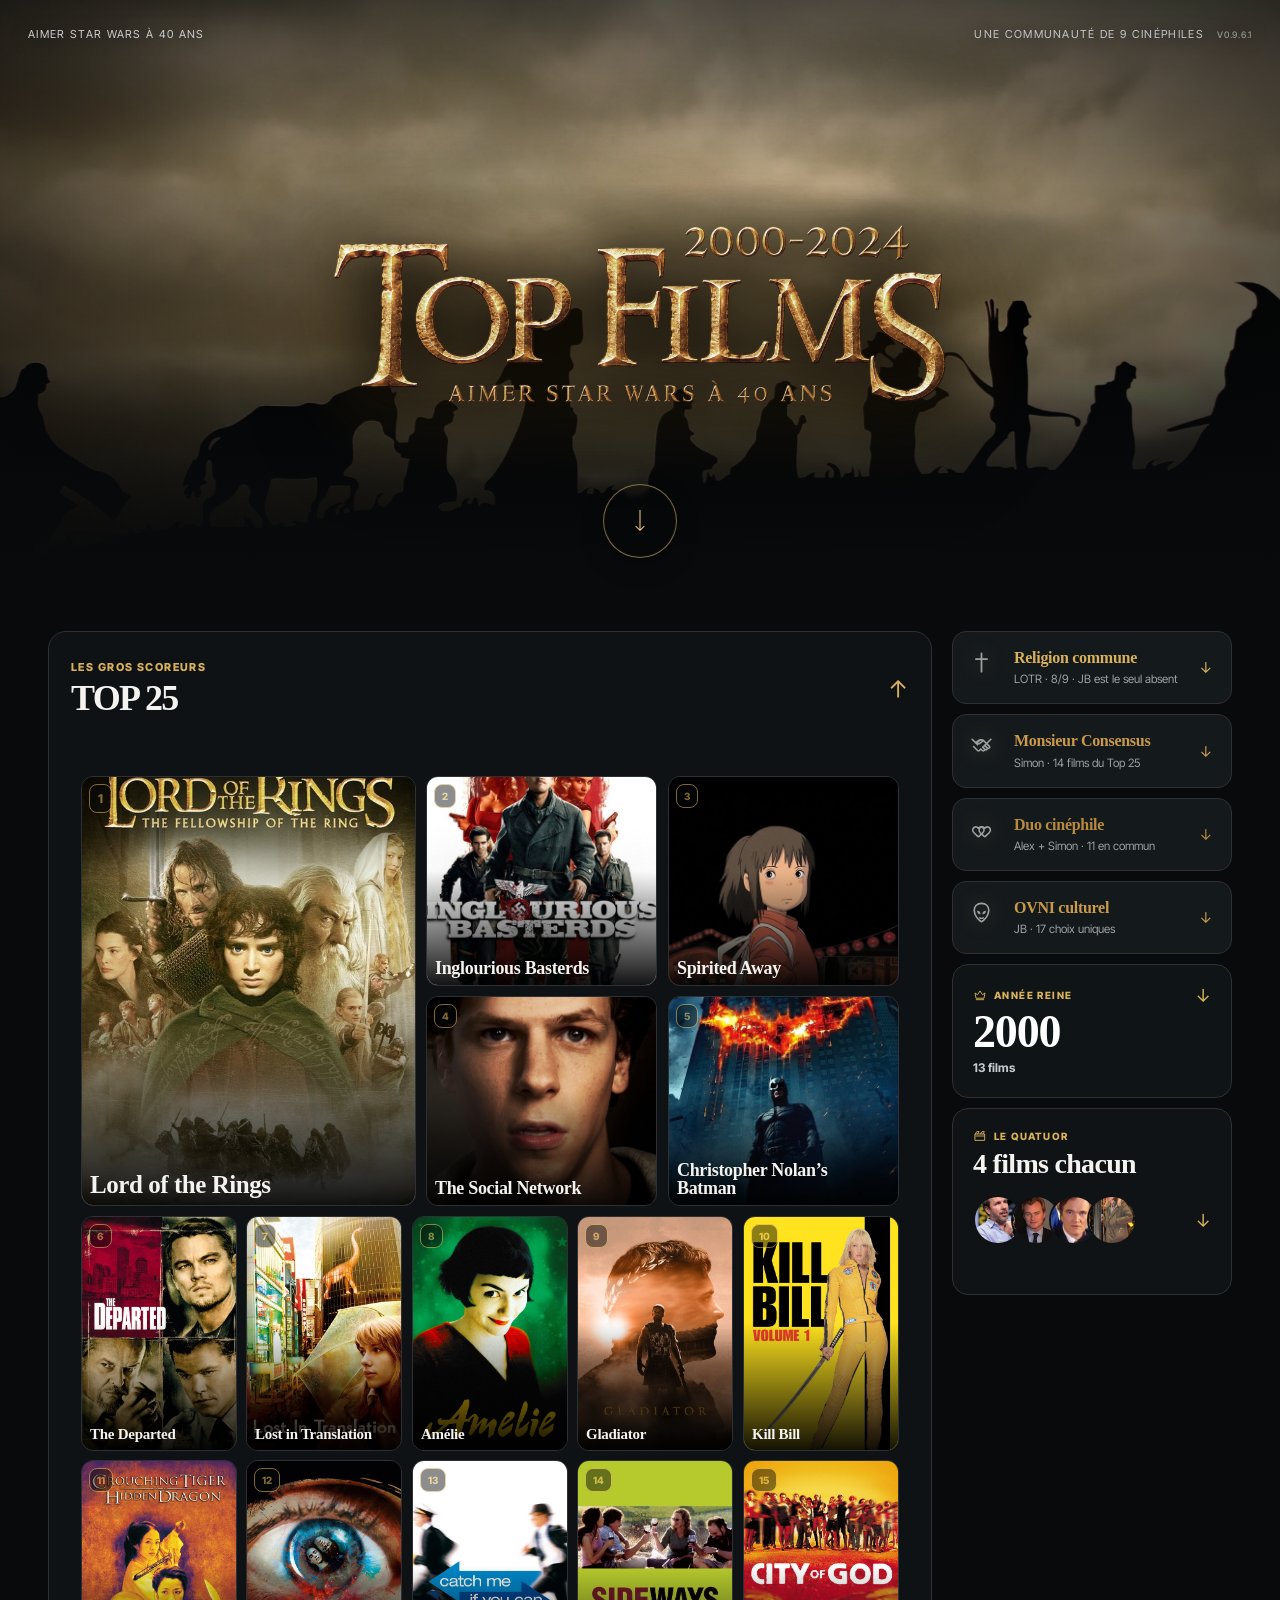
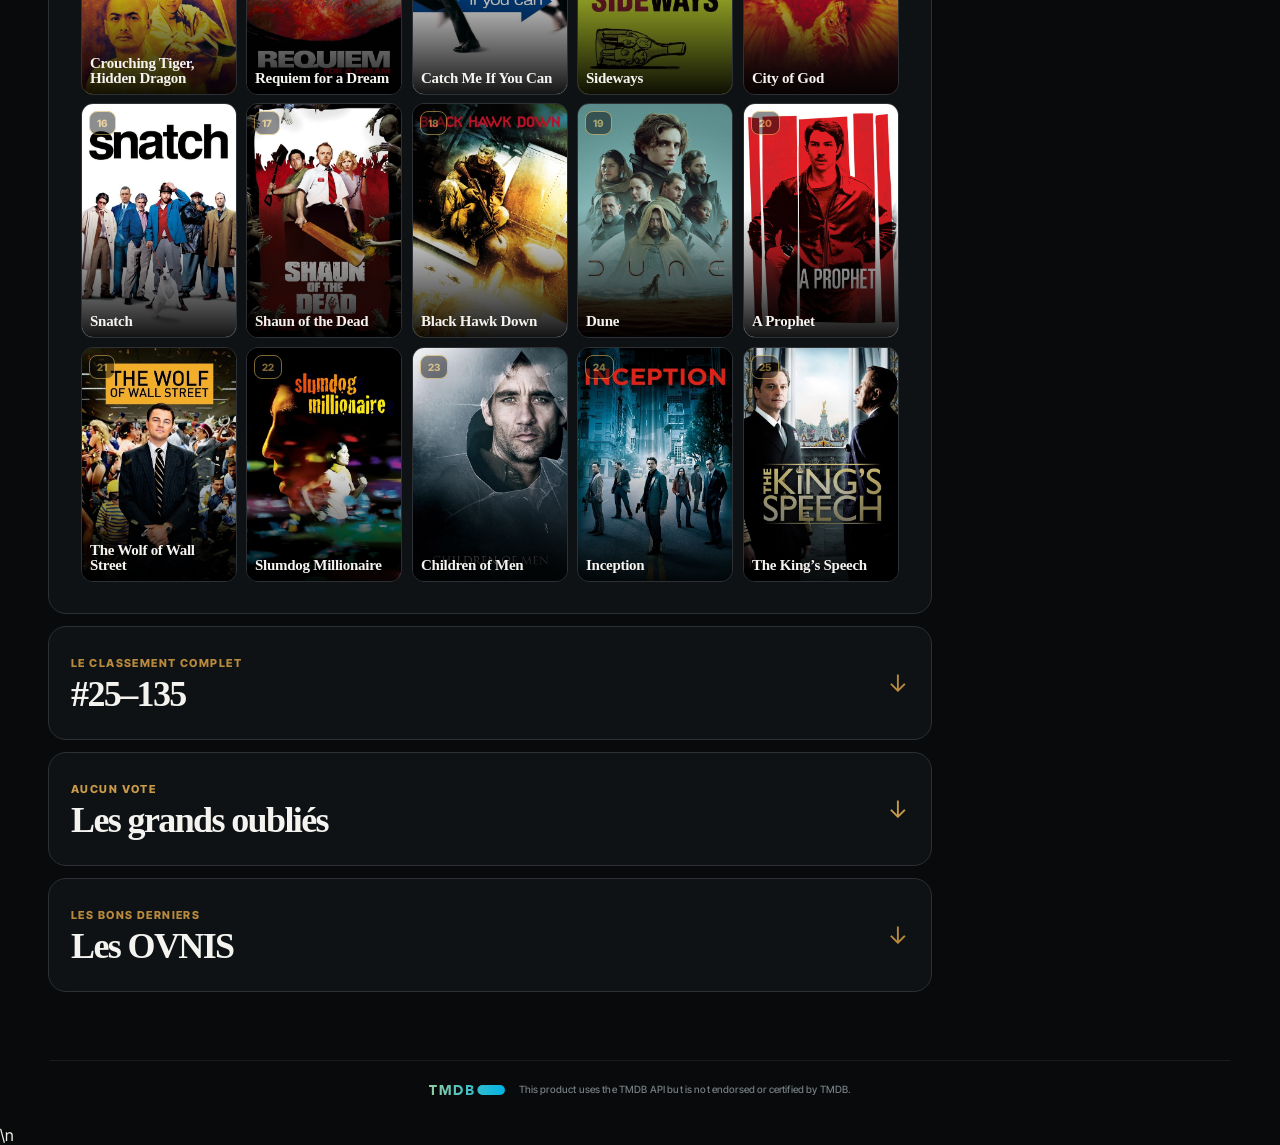
==== index.html @ 3e69e215 "Prepare ASWA40 v0.9.7" ====
<!doctype html>
<html lang="fr">
  <head>
    <meta charset="utf-8">
    <meta name="viewport" content="width=device-width,initial-scale=1">
    <title>Aimer Star Wars à 40 ans</title>
    <script>
      document.documentElement.classList.add('js-loading');
      window.setTimeout(() => document.documentElement.classList.remove('js-loading'), 1500);
    </script>
    <link rel="preload" href="assets/cinema-hero.jpg" as="image">
    <link rel="preload" href="assets/inter-tight-latin.woff2" as="font" type="font/woff2" crossorigin>
    <link rel="preload" href="assets/inter-tight-italic-latin.woff2" as="font" type="font/woff2" crossorigin>
    <link rel="icon" type="image/svg+xml" href="favicon.svg">
    <link rel="stylesheet" href="assets/styles.css">
    <link rel="stylesheet" href="assets/top5-hover-fix.css">
  </head>
  <body>
    <header class="hero-header">
      <img class="hero-media" src="assets/cinema-hero.jpg" alt="" aria-hidden="true">
      <nav class="hero-nav" aria-label="Présentation">
        <span>Aimer Star Wars à 40 ans</span>
        <span>Une communauté de 9 cinéphiles <small class="build-version" aria-label="Version prototype 0.9.6.1">v0.9.6.1</small></span>
      </nav>
      <div class="hero-title">
        <h1>
          <span class="hero-title-line">
            <span>Top films</span>
            <span class="hero-top-three" id="heroTopThree" aria-label="Les trois premiers films du classement">
            </span>
          </span>
          <em>2000–2024</em>
        </h1>
        <button class="hero-title-cue" type="button" aria-label="Aller au Top 25">
          <svg viewBox="0 0 24 36">
            <path d="M12 2v30m-6-6 6 6 6-6"/>
          </svg>
        </button>
      </div>
    </header>
    <div class="shell">
      <div class="site-layout">
        <main>
          <div class="stack">
            <section class="sec open">
              <button class="toggle">
                <div>
                  <div class="k">Les gros scoreurs</div>
                  <strong>TOP 25</strong>
                </div>
                <span class="arr">↓</span>
              </button>
              <div class="content">
                <div class="inner">
                  <div class="pad">
                    <div class="heroTop" id="topHero">
                    </div>
                    <div class="grid" id="topRest">
                    </div>
                  </div>
                </div>
              </div>
            </section>
            <section class="sec full-ranking-sec">
              <button class="toggle">
                <div>
                  <div class="k">Le classement complet</div>
                  <strong>#25–135</strong>
                </div>
                <span class="arr">↓</span>
              </button>
              <div class="content">
                <div class="inner">
                  <div class="pad">
                    <div class="full-scroll-shell" id="fullScrollShell">
                      <div class="full-scroll" id="fullScroll">
                        <div class="full-progress" id="fullProgress">Affichés <b id="fullRange">#26–50</b>
                        </div>
                        <div class="grid compact" id="full">
                        </div>
                        <div class="full-loader is-hidden" id="fullLoader" role="status" aria-live="polite">
                          <span class="full-loader-ring" aria-hidden="true">
                          </span>
                          <span>Suite du classement</span>
                        </div>
                        <div class="full-reveal-overlay is-hidden" id="fullRevealOverlay">
                          <button class="full-reveal-button" id="fullRevealButton" type="button">
                            <span class="full-reveal-plus" aria-hidden="true">+</span>
                            <span id="fullRevealLabel">Voir plus</span>
                          </button>
                        </div>
                      </div>
                    </div>
                  </div>
                </div>
              </div>
            </section>
            <section class="sec">
              <button class="toggle">
                <div>
                  <div class="k">Aucun vote</div>
                  <strong>Les grands oubliés</strong>
                </div>
                <span class="arr">↓</span>
              </button>
              <div class="content">
                <div class="inner">
                  <div class="pad">
                    <div class="ghosts" id="ghosts">
                    </div>
                  </div>
                </div>
              </div>
            </section>
            <section class="sec">
              <button class="toggle">
                <div>
                  <div class="k">Les bons derniers</div>
                  <strong>Les OVNIS</strong>
                </div>
                <span class="arr">↓</span>
              </button>
              <div class="content">
                <div class="inner">
                  <div class="pad">
                    <div class="grid" id="bottom">
                    </div>
                  </div>
                </div>
              </div>
            </section>
          </div>
        </main>
        <aside class="site-sidebar">
          <div class="insight-item" data-insight="religion">
            <button class="insight-card" data-i="religion" aria-expanded="false">
              <span class="insight-icon">
                <svg viewBox="0 0 24 24" aria-hidden="true">
                  <path d="M12 3.2v17.6M6.6 8.7h10.8" fill="none" stroke="currentColor" stroke-width="1.7" stroke-linecap="round"/>
                </svg>
              </span>
              <span>
                <b>Religion commune</b>
                <span>LOTR · 8/9 · JB est le seul absent</span>
              </span>
              <span class="insight-chevron">↓</span>
            </button>
            <div class="insight-detail">
              <div>
                <ul>
                </ul>
              </div>
            </div>
          </div>
          <div class="insight-item" data-insight="consensus">
            <button class="insight-card" data-i="consensus" aria-expanded="false">
              <span class="insight-icon">
                <svg viewBox="0 0 24 24" aria-hidden="true">
                  <path d="m3 6 5.2 5.2M21 6l-6.6 6.6M7.1 10.1l2.7-2.7a3.1 3.1 0 0 1 4.4 0l5.4 5.4a1.3 1.3 0 0 1-1.8 1.8l-2.7-2.7M15.1 11.9l2.2 2.2a1.3 1.3 0 0 1-1.8 1.8l-2.3-2.3M13.2 13.6l1.6 1.6A1.3 1.3 0 0 1 13 17l-1.7-1.7M6.2 9.4l3.1-2.3a3 3 0 0 1 3.7.1l.4.3-3.1 2.4a1.7 1.7 0 0 1-2.4-.3M4.4 13l3.8 3.8a1.3 1.3 0 0 0 1.8 0l1.3-1.3" fill="none" stroke="currentColor" stroke-width="1.5" stroke-linecap="round" stroke-linejoin="round"/>
                </svg>
              </span>
              <span>
                <b>Monsieur Consensus</b>
                <span>Simon · 14 films du Top 25</span>
              </span>
              <span class="insight-chevron">↓</span>
            </button>
            <div class="insight-detail">
              <div>
                <ul>
                </ul>
              </div>
            </div>
          </div>
          <div class="insight-item" data-insight="duo">
            <button class="insight-card" data-i="duo" aria-expanded="false">
              <span class="insight-icon">
                <svg viewBox="0 0 24 24" aria-hidden="true">
                  <path d="M8.2 18.4 4.7 15.1C2.5 13 3.6 9.5 6.4 9.5c1.1 0 2 .5 2.6 1.4.6-.9 1.5-1.4 2.6-1.4 2.8 0 3.9 3.5 1.7 5.6l-3.5 3.3c-.4.4-1.1.4-1.6 0Z" fill="none" stroke="currentColor" stroke-width="1.55" stroke-linejoin="round"/>
                  <path d="M14.3 18.4 10.8 15.1c-2.2-2.1-1.1-5.6 1.7-5.6 1.1 0 2 .5 2.6 1.4.6-.9 1.5-1.4 2.6-1.4 2.8 0 3.9 3.5 1.7 5.6l-3.5 3.3c-.4.4-1.1.4-1.6 0Z" fill="none" stroke="currentColor" stroke-width="1.55" stroke-linejoin="round"/>
                </svg>
              </span>
              <span>
                <b>Duo cinéphile</b>
                <span>Alex + Simon · 11 en commun</span>
              </span>
              <span class="insight-chevron">↓</span>
            </button>
            <div class="insight-detail">
              <div>
                <ul>
                </ul>
              </div>
            </div>
          </div>
          <div class="insight-item" data-insight="ovni">
            <button class="insight-card" data-i="ovni" aria-expanded="false">
              <span class="insight-icon">
                <svg viewBox="0 0 24 24" aria-hidden="true">
                  <path d="M12 3.2c4.2 0 7 2.7 7 6.6 0 5-4.2 9.7-7 11-2.8-1.3-7-6-7-11 0-3.9 2.8-6.6 7-6.6Z" fill="none" stroke="currentColor" stroke-width="1.6" stroke-linejoin="round"/>
                  <path d="M7.8 10.3c2 0 3.2 1.1 3.4 3.3-2.1.2-3.5-.9-3.4-3.3ZM16.2 10.3c-2 0-3.2 1.1-3.4 3.3 2.1.2 3.5-.9 3.4-3.3Z" fill="currentColor"/>
                  <path d="M10.2 17.2c1.2.6 2.4.6 3.6 0" fill="none" stroke="currentColor" stroke-width="1.4" stroke-linecap="round"/>
                </svg>
              </span>
              <span>
                <b>OVNI culturel</b>
                <span>JB · 17 choix uniques</span>
              </span>
              <span class="insight-chevron">↓</span>
            </button>
            <div class="insight-detail">
              <div>
                <ul>
                </ul>
              </div>
            </div>
          </div>
          <div class="year-insight-card" id="yearInsight">
            <button class="year-toggle" type="button" aria-expanded="false">
              <div class="year-insight-kicker special-card-label">
                <svg class="special-card-icon" viewBox="0 0 24 24" aria-hidden="true">
                  <path d="m3.5 8.5 4.2 3.2L12 5l4.3 6.7 4.2-3.2-1.6 9H5.1l-1.6-9Z" fill="none" stroke="currentColor" stroke-width="1.6" stroke-linejoin="round"/>
                  <path d="M5.6 20h12.8" fill="none" stroke="currentColor" stroke-width="1.6" stroke-linecap="round"/>
                </svg>
                <span>Année reine</span>
              </div>
              <div class="year-insight-year">2000</div>
              <div class="year-insight-maincount">13 films</div>
              <span class="year-arrow">↓</span>
            </button>
            <div class="year-insight-detail">
              <div class="year-insight-detail-inner">
                <button class="year-insight-decade" type="button" data-years="2000,2001,2002,2003,2004,2005,2006,2007,2008,2009">
                  <b>2000–2009</b>
                  <strong>55%</strong>
                </button>
                <div class="year-chart" aria-label="Nombre de films par année de 2000 à 2024">
                <span class="year-chart-bar hot" style="--v:13" data-y="2000">
                </span>
                <span class="year-chart-bar" style="--v:10" data-y="2001">
                </span>
                <span class="year-chart-bar" style="--v:10" data-y="2002">
                </span>
                <span class="year-chart-bar" style="--v:6" data-y="2003">
                </span>
                <span class="year-chart-bar" style="--v:6" data-y="2004">
                </span>
                <span class="year-chart-bar" style="--v:6" data-y="2005">
                </span>
                <span class="year-chart-bar" style="--v:6" data-y="2006">
                </span>
                <span class="year-chart-bar" style="--v:11" data-y="2007">
                </span>
                <span class="year-chart-bar" style="--v:2" data-y="2008">
                </span>
                <span class="year-chart-bar" style="--v:4" data-y="2009">
                </span>
                <span class="year-chart-bar" style="--v:5" data-y="2010">
                </span>
                <span class="year-chart-bar" style="--v:5" data-y="2011">
                </span>
                <span class="year-chart-bar" style="--v:4" data-y="2012">
                </span>
                <span class="year-chart-bar" style="--v:6" data-y="2013">
                </span>
                <span class="year-chart-bar" style="--v:8" data-y="2014">
                </span>
                <span class="year-chart-bar" style="--v:6" data-y="2015">
                </span>
                <span class="year-chart-bar" style="--v:4" data-y="2016">
                </span>
                <span class="year-chart-bar" style="--v:5" data-y="2017">
                </span>
                <span class="year-chart-bar" style="--v:2" data-y="2018">
                </span>
                <span class="year-chart-bar" style="--v:3" data-y="2019">
                </span>
                <span class="year-chart-bar" style="--v:2" data-y="2020">
                </span>
                <span class="year-chart-bar" style="--v:3" data-y="2021">
                </span>
                <span class="year-chart-bar" style="--v:4" data-y="2022">
                </span>
                <span class="year-chart-bar" style="--v:3" data-y="2023">
                </span>
                <span class="year-chart-bar" style="--v:1" data-y="2024">
                </span>
                </div>
                <div class="year-highlights" aria-label="Autres années marquantes">
                  <button class="year-highlight" type="button" data-years="2007"><b>2007</b><span>11 films</span></button>
                  <button class="year-highlight" type="button" data-years="2001,2002"><b>2001–02</b><span>10 films chacune</span></button>
                  <button class="year-highlight" type="button" data-years="2024"><b>2024</b><span>1 seul film</span></button>
                  <button class="year-highlight" type="button" data-years="2008,2018,2020"><b>Le creux</b><span>2008 · 2018 · 2020</span></button>
                </div>
              </div>
            </div>
          </div>
          <div class="director-card" id="directorQuartet">
            <div class="director-toggle">
              <button class="director-toggle-action" type="button" aria-expanded="false" aria-label="Afficher les films des réalisateurs"></button>
              <div class="director-copy">
                <div class="director-k special-card-label">
                  <svg class="special-card-icon" viewBox="0 0 24 24" aria-hidden="true">
                    <path d="M4 8.5h16v11H4zM4 8.5l2.4-4h4l-2.4 4m5 0 2.4-4h4l-2.4 4" fill="none" stroke="currentColor" stroke-width="1.55" stroke-linecap="round" stroke-linejoin="round"/>
                    <path d="M4 12h16" fill="none" stroke="currentColor" stroke-width="1.55"/>
                  </svg>
                  <span>Le quatuor</span>
                </div>
                <div class="director-title">4 films chacun</div>
              </div>
              <div class="director-heading">
                <div class="director-faces" aria-label="Réalisateurs sur IMDb">
                  <a class="director-face" data-name="Denis Villeneuve" href="https://www.imdb.com/name/nm0898288/" target="_blank" rel="noopener noreferrer" aria-label="Denis Villeneuve sur IMDb"><img src="assets/directors/denis-villeneuve.jpg" alt=""></a>
                  <a class="director-face" data-name="Christopher Nolan" href="https://www.imdb.com/name/nm0634240/" target="_blank" rel="noopener noreferrer" aria-label="Christopher Nolan sur IMDb"><img src="assets/directors/christopher-nolan.jpg" alt=""></a>
                  <a class="director-face" data-name="Quentin Tarantino" href="https://www.imdb.com/name/nm0000233/" target="_blank" rel="noopener noreferrer" aria-label="Quentin Tarantino sur IMDb"><img src="assets/directors/quentin-tarantino.jpg" alt=""></a>
                  <a class="director-face" data-name="Wes Anderson" href="https://www.imdb.com/name/nm0027572/" target="_blank" rel="noopener noreferrer" aria-label="Wes Anderson sur IMDb"><img src="assets/directors/wes-anderson.jpg" alt=""></a>
                </div>
                <span class="director-arrow">↓</span>
              </div>
            </div>
            <div class="director-detail">
              <div class="director-detail-inner">
                <div class="director-list">
                  <a class="director-row" href="https://www.imdb.com/name/nm0898288/" target="_blank" rel="noopener noreferrer">
                    <img src="assets/directors/denis-villeneuve.jpg" alt="Denis Villeneuve">
                    <div>
                      <b>Denis Villeneuve</b>
                      <div class="director-films">Dune (franchise) · Incendies · Arrival · Blade Runner 2049</div>
                    </div>
                  </a>
                  <a class="director-row" href="https://www.imdb.com/name/nm0634240/" target="_blank" rel="noopener noreferrer">
                    <img src="assets/directors/christopher-nolan.jpg" alt="Christopher Nolan">
                    <div>
                      <b>Christopher Nolan</b>
                      <div class="director-films">Christopher Nolan’s Batman (franchise) · Inception · Interstellar · Dunkirk</div>
                    </div>
                  </a>
                  <a class="director-row" href="https://www.imdb.com/name/nm0000233/" target="_blank" rel="noopener noreferrer">
                    <img src="assets/directors/quentin-tarantino.jpg" alt="Quentin Tarantino">
                    <div>
                      <b>Quentin Tarantino</b>
                      <div class="director-films">Inglourious Basterds · Kill Bill (franchise) · Django Unchained · Once Upon a Time… in Hollywood</div>
                    </div>
                  </a>
                  <a class="director-row" href="https://www.imdb.com/name/nm0027572/" target="_blank" rel="noopener noreferrer">
                    <img src="assets/directors/wes-anderson.jpg" alt="Wes Anderson">
                    <div>
                      <b>Wes Anderson</b>
                      <div class="director-films">The Royal Tenenbaums · The Darjeeling Limited · Fantastic Mr. Fox · The Grand Budapest Hotel</div>
                    </div>
                  </a>
                </div>
              </div>
            </div>
          </div>
        </aside>
      </div>
    </div>
    <footer class="site-credits">
      <img src="assets/tmdb-logo.svg" alt="The Movie Database (TMDB)">
      <p>This product uses the TMDB API but is not endorsed or certified by TMDB.</p>
    </footer>
    <div class="modalbg" id="mb">
      <div class="modal" id="modal">
        <img class="modal-backdrop" id="modalBackdrop" alt="" hidden>
        <button class="close">×</button>
        <div class="modal-layout">
          <div class="modal-thumb empty" id="modalThumb">
          </div>
          <div class="modal-copy">
            <div class="k" id="mr">
            </div>
            <h2 id="mt">
            </h2>
            <div class="stats" id="ms">
            </div>
            <div class="body" id="body">
            </div>
          </div>
        </div>
      </div>
    </div>
    <script src="scripts/data.js"></script>\n    <script src="scripts/backdrops.js"></script>
    <script src="scripts/app.js"></script>
  </body>
</html>
---- assets/styles.css ----
@font-face {
  font-family:'Inter Tight';
  font-style:normal;
  font-weight:100 900;
  font-display:block;
  src:url('inter-tight-latin.woff2') format('woff2')
}

@font-face {
  font-family:'Inter Tight';
  font-style:italic;
  font-weight:100 900;
  font-display:block;
  src:url('inter-tight-italic-latin.woff2') format('woff2')
}

button {
  font-family:'Inter Tight',Inter,system-ui,sans-serif
}

:root {
  --bg:#080a0b;
  --p:#111517;
  --line:#2d3135;
  --t:#f5f3ef;
  --m:#9da1a4;
  --a:#ff3131
}

* {
  box-sizing:border-box
}

html {
  background:var(--bg)
}

body {
  margin:0;
  background:var(--bg);
  color:var(--t);
  font-family:'Inter Tight',Inter,system-ui,sans-serif
}

/* Keep the section shells out of the first paint until their eager posters
   are decoded. Visibility preserves the document geometry and scroll restore. */
.js-loading .site-layout {
  visibility:hidden
}

.hero-header {
  position:relative;
  min-height:clamp(590px,78vh,840px);
  overflow:hidden;
  background:#090a0b;
  isolation:isolate
}

.hero-media {
  position:absolute;
  z-index:-3;
  inset:0;
  width:100%;
  height:100%;
  object-fit:cover;
  object-position:center 52%;
  filter:saturate(.78) contrast(1.1) brightness(.76);
  transform:scale(1.01)
}

.hero-header:before {
  content:"";
  position:absolute;
  z-index:-2;
  inset:0;
  background:linear-gradient(90deg,rgba(7,8,9,.54),transparent 34%,transparent 66%,rgba(7,8,9,.54)),linear-gradient(180deg,rgba(4,5,5,.62) 0,transparent 30%,rgba(8,10,11,.2) 54%,var(--bg) 100%)
}

.hero-header:after {
  content:"";
  position:absolute;
  z-index:-1;
  left:0;
  right:0;
  bottom:0;
  height:42%;
  background:linear-gradient(transparent,var(--bg))
}

.hero-nav {
  width:min(1450px,100%);
  margin:auto;
  padding:27px 28px;
  display:flex;
  align-items:center;
  justify-content:space-between;
  gap:30px;
  color:#fff;
  font-size:11px;
  font-weight:750;
  letter-spacing:.13em;
  text-transform:uppercase;
  text-shadow:0 1px 18px #000
}

.hero-nav span:last-child {
  color:#d5d3cf
}

.hero-title {
  position:absolute;
  inset:17% 28px 16%;
  display:grid;
  place-items:center;
  text-align:center
}

.hero-title h1 {
  max-width:1320px;
  margin:0;
  font-size:clamp(72px,10.7vw,166px);
  font-weight:900;
  line-height:.79;
  letter-spacing:-.075em;
  text-wrap:balance;
  text-shadow:0 3px 35px rgba(0,0,0,.52)
}

.hero-title em {
  display:block;
  color:var(--a);
  font-style:italic;
  font-weight:900
}

.shell {
  position:relative;
  z-index:3;
  max-width:1450px;
  margin:-70px auto 0;
  padding:28px
}

.sub,.k,.meta {
  color:var(--m)
}

.k {
  font-size:10px;
  letter-spacing:.11em;
  text-transform:uppercase
}

.site-layout {
  display:grid;
  grid-template-columns:minmax(0,1fr) 300px;
  gap:20px;
  align-items:start;
  margin-top:25px;
}

.site-sidebar {
  position:sticky;
  top:18px;
  display:flex;
  flex-direction:column;
  gap:10px;
}

.site-sidebar .sidebar-title {
  font-size:10px;
  letter-spacing:.11em;
  text-transform:uppercase;
  color:var(--m);
  margin:0 0 3px;
  padding:0 2px;
}

.site-sidebar .insight-card {
  width:100%;
}

.stack {
  display:grid;
  gap:12px;
  margin-top:0
}

.sec {
  position:relative;
  border:1px solid var(--line);
  border-radius:18px;
  background:#0e1214;
  overflow:hidden
}

.sec:has(.cf-active) {
  z-index:12
}

.toggle {
  width:100%;
  min-height:112px;
  border:0;
  background:transparent;
  color:inherit;
  text-align:left;
  padding:24px 22px;
  display:flex;
  justify-content:space-between;
  gap:18px;
  align-items:center;
  cursor:pointer
}

.toggle>div {
  display:grid;
  gap:8px
}

.toggle .k {
  font-size:11px;
  font-weight:800;
  letter-spacing:.13em;
  color:#aab4b8
}

.toggle strong {
  font:750 36px/.94 'Inter Tight',sans-serif;
  letter-spacing:-.035em
}

.arr {
  color:var(--a);
  font-size:24px;
  transition:transform .46s cubic-bezier(.16,1,.3,1)
}

.sec.open .arr {
  transform:rotate(180deg)
}

.content {
  height:0;
  overflow:hidden;
  opacity:.72;
  transition: height .52s cubic-bezier(.16,1,.3,1), opacity .32s ease;
  will-change:height;
}

.sec.open .content {
  opacity:1
}

.inner {
  overflow:hidden
}

.pad {
  padding:16px;
  border-top:1px solid var(--line);
  overflow:visible
}

.heroTop {
  display:grid;
  grid-template-columns:1.45fr 1fr 1fr;
  grid-auto-rows:210px;
  gap:10px;
  margin-bottom:10px;
}

.heroTop .tile {
  aspect-ratio:auto;
  min-height:0
}

.heroTop .tile:nth-child(1) {
  grid-row:span 2
}

.heroTop .tile:nth-child(2), .heroTop .tile:nth-child(3), .heroTop .tile:nth-child(4), .heroTop .tile:nth-child(5) {
  min-height:210px
}

.heroTop .name {
  font-size:18px
}

.heroTop .tile:nth-child(1) .name {
  font-size:25px
}

.heroTop .tile:nth-child(1) .rank {
  font-size:12px;
  padding:6px 8px
}

/* Cover-flow hover — Top 25 only */

#topHero .tile, #topRest .tile, #full .tile {
  transform-origin:center center;
  will-change:transform,filter,opacity;
  transform:translate3d(0,0,0) scale(1);
  transition: transform .46s cubic-bezier(.18,.89,.24,1.14), filter .34s cubic-bezier(.2,.7,.2,1), opacity .34s ease, border-color .3s ease, box-shadow .34s ease;
}

#topHero.coverflow-active .tile, #topRest.coverflow-active .tile {
  opacity:.78;
  filter:saturate(.88) brightness(.9);
}

/* Top 5: restrained cover-flow */

#topHero .tile.cf-active {
  transform:translate3d(0,-4px,0) scale(1.20);
  z-index:8;
  opacity:1;
  filter:saturate(1.08) brightness(1.04);
  border-color:#59666d;
  box-shadow:0 22px 45px rgba(0,0,0,.42);
}

#topHero .tile.cf-near1 {
  transform:translate3d(var(--cf-x,0),-1px,0) scale(1.075);
  z-index:6;
  opacity:.95;
  filter:saturate(.99) brightness(.99);
}

#topHero .tile.cf-near2 {
  transform:translate3d(var(--cf-x,0),0,0) scale(1.035);
  z-index:4;
  opacity:.88;
  filter:saturate(.95) brightness(.95);
}

/* #6–25: more pronounced, still fluid */

#topRest {
  perspective:1000px;
}

#topRest .tile.cf-active {
  transform:translate3d(0,-8px,62px) scale(1.34);
  z-index:16;
  opacity:1;
  filter:saturate(1.1) brightness(1.06);
  border-color:#607078;
  box-shadow:0 28px 54px rgba(0,0,0,.52);
}

#topRest .tile.cf-near1 {
  transform:translate3d(var(--cf-x,0),-3px,28px) scale(1.14);
  z-index:11;
  opacity:.95;
  filter:saturate(1) brightness(.99);
}

#topRest .tile.cf-near2 {
  transform:translate3d(var(--cf-x,0),-1px,12px) scale(1.065);
  z-index:7;
  opacity:.86;
  filter:saturate(.94) brightness(.93);
}

/* Stronger cover-flow for #26–135 */

#full {
  perspective:1100px;
}

#full.coverflow-active .tile {
  opacity:.58;
  filter:saturate(.72) brightness(.76);
}

#full .tile.cf-active {
  transform:translate3d(0,-9px,76px) scale(1.41);
  z-index:20;
  opacity:1;
  filter:saturate(1.12) brightness(1.08);
  border-color:#64737b;
  box-shadow:0 30px 58px rgba(0,0,0,.58);
}

#full .tile.cf-near1 {
  transform:translate3d(var(--cf-x,0),-4px,36px) scale(1.17);
  z-index:14;
  opacity:.93;
  filter:saturate(1) brightness(.98);
}

#full .tile.cf-near2 {
  transform:translate3d(var(--cf-x,0),-2px,18px) scale(1.08);
  z-index:10;
  opacity:.8;
  filter:saturate(.9) brightness(.9);
}

#full .tile.cf-near3 {
  transform:translate3d(var(--cf-x,0),0,8px) scale(1.035);
  z-index:6;
  opacity:.68;
  filter:saturate(.82) brightness(.84);
}

@media (hover:hover) and (pointer:fine) {
  #topHero .tile.cf-active .hover, #topRest .tile.cf-active .hover, #full .tile.cf-active .hover {
    opacity:1
  }
}

@media (prefers-reduced-motion:reduce) {
  #topHero .tile,#topRest .tile,#full .tile {
    transition:none!important
  }
}

/* Les 10 derniers: same fluid rollover language */

#bottom {
  perspective:1000px;
}

#bottom .tile {
  transform-origin:center center;
  will-change:transform,filter,opacity;
  transition: transform .46s cubic-bezier(.18,.89,.24,1.14), filter .34s cubic-bezier(.2,.7,.2,1), opacity .34s ease, border-color .3s ease, box-shadow .34s ease;
}

#bottom.coverflow-active .tile {
  opacity:.6;
  filter:saturate(.76) brightness(.8);
}

#bottom .tile.cf-active {
  transform:translate3d(0,-8px,62px) scale(1.33);
  z-index:16;
  opacity:1;
  filter:saturate(1.08) brightness(1.05);
  border-color:#607078;
  box-shadow:0 28px 54px rgba(0,0,0,.5);
}

#bottom .tile.cf-near1 {
  transform:translate3d(var(--cf-x,0),-3px,26px) scale(1.13);
  z-index:10;
  opacity:.94;
  filter:saturate(.98) brightness(.98);
}

#bottom .tile.cf-near2 {
  transform:translate3d(var(--cf-x,0),-1px,10px) scale(1.055);
  z-index:6;
  opacity:.83;
  filter:saturate(.9) brightness(.91);
}

.full-scroll-shell {
  position:relative;
  border-radius:12px;
  overflow:visible;
}

.full-scroll {
  position:relative;
  overflow:visible;
  padding:28px 24px 18px;
}

.full-scroll .grid.compact {
  grid-template-columns:repeat(9,minmax(0,1fr));
}

#full .name {
  display:none
}

#full .tile:after {
  display:none
}

#full .poster-deferred {
  opacity:0;
  transition:opacity .28s ease;
}

#full .poster-deferred.is-loaded {
  opacity:1
}

.full-loader {
  position:fixed;
  z-index:30;
  left:50%;
  bottom:18px;
  transform:translateX(-50%);
  width:max-content;
  margin:0;
  display:flex;
  align-items:center;
  gap:9px;
  padding:9px 12px;
  border:1px solid #344047;
  border-radius:999px;
  background:rgba(8,10,11,.88);
  color:#c7d0d4;
  font-size:10px;
  font-weight:800;
  letter-spacing:.07em;
  text-transform:uppercase;
  pointer-events:none;
  transition:opacity .22s ease,visibility .22s ease;
}

.full-loader.is-hidden {
  opacity:0;
  visibility:hidden
}

.full-loader-ring {
  width:14px;
  height:14px;
  border:2px solid #536067;
  border-top-color:var(--a);
  border-radius:50%;
  animation:fullLoaderSpin .72s linear infinite;
}

@keyframes fullLoaderSpin {
  to {
    transform:rotate(360deg)
  }
}

.full-progress {
  position:sticky;
  z-index:18;
  top:12px;
  width:max-content;
  margin:0 0 16px auto;
  padding:7px 10px;
  border:1px solid #39454b;
  border-radius:999px;
  background:rgba(10,13,14,.9);
  backdrop-filter:blur(10px);
  color:#9da5a9;
  font-size:10px;
  font-weight:700;
  letter-spacing:.04em;
  text-transform:uppercase;
  box-shadow:0 8px 22px rgba(0,0,0,.2)
}

.full-progress b {
  margin-left:5px;
  color:var(--a);
  font-weight:850
}

.full-reveal-overlay {
  position:absolute;
  z-index:17;
  left:0;
  right:0;
  bottom:0;
  height:clamp(135px,16vw,190px);
  display:flex;
  align-items:center;
  justify-content:center;
  padding-top:28px;
  background:linear-gradient(180deg,rgba(14,18,20,0),rgba(14,18,20,.84) 58%,#0e1214 100%);
  transition:opacity .2s ease,visibility .2s ease
}

.full-reveal-overlay.is-hidden {
  opacity:0;
  visibility:hidden;
  pointer-events:none
}

.full-reveal-button {
  display:flex;
  align-items:center;
  gap:10px;
  border:1px solid #47545a;
  border-radius:999px;
  background:rgba(10,13,14,.94);
  color:#f5f3ef;
  padding:8px 13px 8px 8px;
  cursor:pointer;
  font:750 10px/1 'Inter Tight',sans-serif;
  letter-spacing:.07em;
  text-transform:uppercase;
  box-shadow:0 10px 26px rgba(0,0,0,.38);
  transition:transform .22s cubic-bezier(.16,1,.3,1),border-color .2s ease,background .2s ease
}

.full-reveal-plus {
  display:grid;
  place-items:center;
  width:27px;
  height:27px;
  border-radius:50%;
  background:var(--a);
  color:white;
  font-size:20px;
  font-weight:500;
  line-height:1;
  transition:transform .24s cubic-bezier(.16,1,.3,1)
}

.full-reveal-button:hover {
  transform:translateY(-2px);
  border-color:#718087;
  background:#151a1d
}

.full-reveal-button:hover .full-reveal-plus {
  transform:rotate(90deg) scale(1.06)
}

.full-reveal-button:focus-visible {
  outline:2px solid var(--a);
  outline-offset:3px
}

.full-reveal-button:disabled {
  cursor:wait;
  opacity:.55
}

.full-scroll.is-complete {
  padding-bottom:18px
}

@media(prefers-reduced-motion:reduce) {
  .full-loader-ring {
    animation:none
  }
  #full .poster-deferred {
    transition:none
  }
}

@media(max-width:850px) {
  .full-scroll .grid.compact {
    grid-template-columns:repeat(5,minmax(0,1fr))
  }
}

@media(max-width:540px) {
  .full-scroll .grid.compact {
    grid-template-columns:repeat(3,minmax(0,1fr))
  }
  .full-progress {
    top:8px
  }
  .full-reveal-overlay {
    height:128px;
    padding-top:20px
  }
}

.grid {
  display:grid;
  grid-template-columns:repeat(5,minmax(0,1fr));
  gap:9px
}

.grid.compact {
  grid-template-columns:repeat(9,minmax(0,1fr))
}

.tile {
  position:relative;
  aspect-ratio:2/3;
  border:1px solid var(--line);
  border-radius:12px;
  overflow:hidden;
  background:#151a1d;
  cursor:pointer;
  color:inherit;
  padding:0;
  text-align:left
}

.compact .tile {
  aspect-ratio:2/3;
  content-visibility:auto;
  contain-intrinsic-size:120px 160px
}

.tile img {
  width:100%;
  height:100%;
  object-fit:cover
}

.tile:after {
  content:"";
  position:absolute;
  inset:45% 0 0;
  background:linear-gradient(transparent,rgba(0,0,0,.92))
}

.rank {
  position:absolute;
  z-index:2;
  top:7px;
  left:7px;
  border:1px solid var(--a);
  color:var(--a);
  background:#080a0bcc;
  border-radius:8px;
  padding:5px 7px;
  font-size:10px;
  font-weight:800
}

.name {
  position:absolute;
  z-index:2;
  left:8px;
  right:8px;
  bottom:8px;
  font:650 15px/1 'Inter Tight',sans-serif;
  letter-spacing:-.015em
}

.compact .name {
  font-size:11px
}

.hover {
  position:absolute;
  z-index:3;
  inset:0;
  padding:10px;
  display:flex;
  flex-direction:column;
  justify-content:flex-end;
  background:linear-gradient(transparent,rgba(0,0,0,.96));
  opacity:0;
  transition:.16s;
  font-size:10px
}

.tile:hover .hover {
  opacity:1
}

.hover b {
  color:var(--a)
}

.insight-card {
  --icon:var(--a);
  border:1px solid var(--line);
  border-radius:14px;
  background:#14191c;
  color:inherit;
  padding:16px;
  display:grid;
  grid-template-columns:32px minmax(0,1fr);
  gap:13px;
  align-items:start;
  text-align:left;
  cursor:pointer;
  transition:border-color .18s ease,background .18s ease,transform .18s ease, box-shadow .18s ease;
}

.insight-card:hover {
  border-color:#4d5a61;
  background:#171d20;
  transform:translateX(2px);
  box-shadow:0 0 0 1px #20282d inset;
}

.insight-card[data-i] {
  --icon:var(--a)
}

.insight-icon {
  width:32px;
  height:32px;
  display:grid;
  place-items:center;
  color:var(--icon);
  font-size:18px;
  border:none;
  border-radius:0;
  background:none;
  box-shadow:none;
  margin-top:2px;
}

.insight-icon svg {
  width:25px;
  height:25px;
  display:block;
  filter:drop-shadow(0 0 10px color-mix(in srgb, var(--icon) 35%, transparent));
}

.insight-card b {
  display:block;
  margin:1px 0 5px;
  color:var(--icon);
  font-size:16px;
  line-height:1.08;
  font-weight:800;
}

.insight-card span {
  display:block;
  font-size:11.5px;
  line-height:1.4;
  color:var(--m);
}

/* Grands oublis: fluid rollover */

#ghosts .card {
  transform:translate3d(0,0,0) scale(1);
  transform-origin:center;
  will-change:transform,opacity,filter;
  transition: transform .42s cubic-bezier(.18,.89,.24,1.14), opacity .3s ease, filter .3s ease, border-color .3s ease, box-shadow .32s ease;
}

#ghosts.ghost-active .card {
  opacity:.68;
  filter:brightness(.82);
}

#ghosts .card.ghost-focus {
  transform:translate3d(0,-5px,0) scale(1.105);
  opacity:1;
  filter:brightness(1.04);
  z-index:8;
  border-color:#58666d;
  box-shadow:0 22px 42px rgba(0,0,0,.4);
}

#ghosts .card.ghost-near {
  transform:translate3d(var(--ghost-x,0),-1px,0) scale(1.045);
  opacity:.9;
  filter:brightness(.96);
  z-index:4;
}

.ghosts {
  display:grid;
  grid-template-columns:repeat(5,1fr);
  gap:9px
}

.card {
  border:1px solid var(--line);
  border-radius:14px;
  background:#14191c;
  color:inherit;
  padding:14px;
  text-align:left;
  cursor:pointer
}

#ghosts .card {
  position:relative;
  aspect-ratio:2/3;
  padding:0;
  overflow:hidden;
  background:#090c0e
}

#ghosts .card img {
  position:absolute;
  inset:0;
  width:100%;
  height:100%;
  object-fit:cover;
  transition:transform .42s cubic-bezier(.16,1,.3,1),filter .3s ease
}

#ghosts .ghost-copy {
  position:absolute;
  z-index:1;
  inset:auto 0 0;
  display:block;
  padding:52px 14px 14px;
  background:linear-gradient(180deg,transparent,rgba(5,7,8,.92) 62%);
  color:#fff
}

#ghosts .ghost-copy b {
  color:#fff;
  font-size:15px;
  line-height:1.05
}

#ghosts .ghost-copy span {
  display:block;
  color:#bdc4c7;
  line-height:1.3;
  max-height:0;
  opacity:0;
  overflow:hidden;
  transform:translateY(7px);
  transition:max-height .34s cubic-bezier(.16,1,.3,1),opacity .22s ease,transform .34s cubic-bezier(.16,1,.3,1),margin .34s ease
}

#ghosts .card.ghost-focus .ghost-copy span,#ghosts .card:focus-visible .ghost-copy span {
  max-height:72px;
  margin-top:7px;
  opacity:1;
  transform:none
}

#ghosts .card.ghost-focus img {
  transform:scale(1.045)
}

.card b {
  display:block;
  margin-bottom:5px
}

.card span,.card p {
  font-size:11px;
  color:var(--m)
}

.modalbg {
  position:fixed;
  inset:0;
  background:#000b;
  display:none;
  z-index:40;
  padding:20px;
  align-items:center;
  justify-content:center
}

.modalbg.open {
  display:flex
}

.modal {
  width:min(760px,100%);
  max-height:85vh;
  overflow:auto;
  background:#111517;
  border:1px solid #3a454b;
  border-radius:20px;
  padding:20px;
  position:relative
}

.modal-layout {
  display:grid;
  grid-template-columns:118px minmax(0,1fr);
  gap:18px;
  align-items:start
}

.modal-layout.no-thumb {
  grid-template-columns:minmax(0,1fr)
}

.modal-layout.no-thumb .modal-copy {
  grid-column:1
}

.modal-thumb {
  width:118px;
  aspect-ratio:2/3;
  border-radius:12px;
  overflow:hidden;
  background:#0d1113;
  border:1px solid var(--line)
}

.modal-thumb img {
  width:100%;
  height:100%;
  object-fit:cover;
  display:block
}

.modal-thumb.empty {
  display:none
}

.modal-copy {
  min-width:0
}

.modal .body:empty {
  display:none
}

.modal .body p:first-child {
  margin-top:14px
}

.close {
  position:absolute;
  right:12px;
  top:12px;
  border:1px solid var(--line);
  background:#171d20;
  color:white;
  border-radius:50%;
  width:36px;
  height:36px;
  cursor:pointer
}

.modal h2 {
  font:750 38px/.95 'Inter Tight',sans-serif;
  letter-spacing:-.035em;
  margin:8px 50px 12px 0
}

.stats {
  display:flex;
  gap:7px;
  flex-wrap:wrap
}

.stats span {
  border:1px solid var(--line);
  border-radius:999px;
  padding:6px 9px;
  font-size:11px
}

.detail-link {
  display:inline-flex;
  margin-top:16px;
  padding:10px 13px;
  border:1px solid #435057;
  border-radius:999px;
  color:white;
  text-decoration:none;
  font-weight:800;
  font-size:12px;
  position:relative;
  z-index:10;
  pointer-events:auto
}

.detail-link:hover {
  border-color:var(--a)
}

.body {
  color:#b7c0c4;
  line-height:1.5;
  font-size:14px
}

@media(max-width:1000px) {
  .site-layout {
    grid-template-columns:minmax(0,1fr) 240px
  }
}

@media(max-width:850px) {
  .hero-header {
    min-height:650px
  }
  .hero-title h1 {
    font-size:clamp(68px,15vw,118px)
  }
  .shell {
    margin-top:-44px
  }
  .site-layout {
    grid-template-columns:1fr
  }
  .site-sidebar {
    position:static;
    display:grid;
    grid-template-columns:repeat(2,minmax(0,1fr));
  }
  .site-sidebar .sidebar-title {
    grid-column:1/-1
  }
  .grid {
    grid-template-columns:repeat(3,1fr)
  }
  .grid.compact {
    grid-template-columns:repeat(5,1fr)
  }
  .insights,.ghosts {
    grid-template-columns:1fr 1fr
  }
}

@media(max-width:540px) {
  .hero-header {
    min-height:570px
  }
  .hero-media {
    object-position:center 50%
  }
  .hero-nav {
    padding:20px 16px;
    align-items:flex-start;
    font-size:9px;
    line-height:1.25
  }
  .hero-nav span {
    max-width:48%
  }
  .hero-nav span:last-child {
    text-align:right
  }
  .hero-title {
    inset:17% 16px 15%
  }
  .hero-title h1 {
    font-size:clamp(62px,20vw,92px);
    line-height:.82
  }
  .shell {
    margin-top:-32px
  }
  .site-sidebar {
    grid-template-columns:1fr
  }
  .toggle {
    min-height:98px;
    padding:20px 18px
  }
  .toggle strong {
    font-size:32px
  }
  .modal-layout {
    grid-template-columns:82px minmax(0,1fr);
    gap:12px
  }
  .modal-thumb {
    width:82px
  }
  .shell {
    padding:16px
  }
  .grid {
    grid-template-columns:repeat(2,1fr)
  }
  .grid.compact {
    grid-template-columns:repeat(3,1fr)
  }
  .insights,.ghosts {
    grid-template-columns:1fr
  }
}

/* 2026 visual system: cinematic header, restrained palette and inline insights */

:root {
  --a:#e60d45;
  --wine:#7d1638;
  --wine-bright:#b72b59;
  --orange:#f26a2e
}

.hero-header {
  min-height:clamp(540px,68vh,720px)
}

.hero-media {
  top:-9%;
  bottom:auto;
  height:118%;
  object-position:center 76%;
  filter:saturate(.72) contrast(1.08) brightness(.81);
  transform:translate3d(0,var(--parallax-bg-y,0px),0) scale(1.02);
  will-change:transform
}

.hero-nav {
  color:#c7c8ca;
  font-weight:420;
  letter-spacing:.12em;
  transform:translate3d(0,var(--parallax-nav-y,0px),0);
  will-change:transform
}

.hero-nav span:last-child {
  color:#bfc1c4
}

.hero-title {
  inset:29% 28px 10%;
  transform:translate3d(0,var(--parallax-title-y,0px),0);
  will-change:transform
}

.hero-title h1 {
  font-size:clamp(54px,7.3vw,108px);
  font-weight:700;
  line-height:.84;
  letter-spacing:-.07em;
  animation:hero-title-in .82s cubic-bezier(.16,1,.3,1) .1s both
}

.hero-title em {
  font-style:normal;
  font-weight:700
}

.hero-title-line {
  display:flex;
  align-items:center;
  justify-content:center;
  gap:12px;
  white-space:nowrap
}

.hero-top-three {
  display:flex;
  align-items:center;
  margin-left:2px;
  animation:hero-badges-in .72s cubic-bezier(.16,1,.3,1) .54s both
}

.hero-medallion {
  display:block;
  position:relative;
  animation:hero-badge-float 4.6s ease-in-out calc(.18s * var(--i)) infinite
}

.hero-medallion+.hero-medallion {
  margin-left:-12px
}

.hero-medallion img {
  display:block;
  width:clamp(44px,5.8vw,82px);
  aspect-ratio:1;
  border-radius:50%;
  object-fit:cover;
  border:2px solid rgba(245,243,239,.72);
  box-shadow:0 8px 22px rgba(0,0,0,.42);
  transition:transform .28s cubic-bezier(.16,1,.3,1),border-color .2s ease,box-shadow .28s ease;
  transform:scale(1)
}

.hero-medallion:hover {
  z-index:4
}

.hero-medallion:hover img {
  transform:scale(1.09);
  border-color:#fff;
  box-shadow:0 13px 32px rgba(0,0,0,.56)
}

.hero-title-cue {
  position:absolute;
  left:50%;
  bottom:0;
  color:rgba(245,243,239,.76);
  line-height:0;
  transform:translateX(-50%);
  animation:hero-cue-in .55s cubic-bezier(.16,1,.3,1) .88s both
}

.hero-title-cue svg {
  display:block;
  width:18px;
  height:34px;
  overflow:visible;
  fill:none;
  stroke:currentColor;
  stroke-width:1.7;
  stroke-linecap:round;
  stroke-linejoin:round
}

@keyframes hero-title-in {
  from {
    opacity:0;
    transform:translateY(24px);
    filter:blur(5px)
  }
  to {
    opacity:1;
    transform:translateY(0);
    filter:blur(0)
  }
}

@keyframes hero-badges-in {
  from {
    opacity:0;
    transform:translate3d(18px,8px,0) scale(.88)
  }
  to {
    opacity:1;
    transform:translate3d(0,0,0) scale(1)
  }
}

@keyframes hero-badge-float {
  0%,100% {
    transform:translate3d(0,0,0) rotate(-.6deg)
  }
  50% {
    transform:translate3d(0,-6px,0) rotate(.6deg)
  }
}

@keyframes hero-cue-in {
  from {
    opacity:0;
    transform:translate(-50%,-8px)
  }
  to {
    opacity:1;
    transform:translate(-50%,0)
  }
}

.shell {
  max-width:1240px;
  margin-top:-34px
}

.site-layout {
  grid-template-columns:minmax(0,1fr) 280px
}

.pad {
  padding:32px;
  border-top:0
}

.sec.open:not(.full-ranking-sec),.sec.open:not(.full-ranking-sec)>.content,.sec.open:not(.full-ranking-sec) .inner {
  overflow:visible
}

.full-scroll {
  padding:18px
}

.full-ranking-sec .pad {
  padding-top:0
}

.full-ranking-sec .full-scroll {
  padding-top:32px
}

.full-ranking-sec .full-progress {
  position:absolute;
  top:4px;
  right:18px;
  margin:0
}

.stack .sec {
  --section-accent:var(--a)
}

.stack .sec:nth-child(2) {
  --section-accent:var(--wine-bright)
}

.stack .sec:nth-child(3) {
  --section-accent:var(--orange)
}

.stack .sec:nth-child(4) {
  --section-accent:var(--wine-bright)
}

.toggle .k,.arr {
  color:var(--section-accent)
}

.rank {
  opacity:.58;
  transition:opacity .18s ease,border-color .18s ease,color .18s ease
}

.tile:hover .rank,.tile:focus-visible .rank {
  opacity:1
}

.insight-item {
  --insight:var(--a);
  width:100%
}

.insight-item[data-insight="consensus"] {
  --insight:var(--orange)
}

.insight-item[data-insight="duo"] {
  --insight:var(--wine-bright)
}

.insight-item[data-insight="ovni"] {
  --insight:var(--orange)
}

.insight-item .insight-card {
  --icon:var(--insight);
  width:100%;
  grid-template-columns:32px minmax(0,1fr) 16px;
  font-family:'Inter Tight',Inter,system-ui,sans-serif
}

.insight-item.is-open .insight-card {
  border-color:color-mix(in srgb,var(--insight) 58%,var(--line));
  border-radius:14px 14px 0 0;
  background:#171b1e;
  transform:none
}

.insight-chevron {
  align-self:center;
  color:var(--insight)!important;
  font-size:15px!important;
  line-height:1!important;
  transition:transform .28s cubic-bezier(.16,1,.3,1)
}

.insight-item.is-open .insight-chevron {
  transform:rotate(180deg)
}

.insight-detail {
  display:grid;
  grid-template-rows:0fr;
  overflow:hidden;
  background:#111517;
  border:0 solid color-mix(in srgb,var(--insight) 58%,var(--line));
  border-radius:0 0 14px 14px;
  transition:grid-template-rows .32s cubic-bezier(.16,1,.3,1),border-width .05s linear
}

.insight-detail>div {
  min-height:0;
  overflow:hidden
}

.insight-detail p,.insight-detail ul {
  margin:0;
  color:#c4c8ca;
  font:500 12.5px/1.48 'Inter Tight',Inter,system-ui,sans-serif;
  opacity:0;
  transition:padding .32s cubic-bezier(.16,1,.3,1),opacity .2s ease
}

.insight-detail ul {
  padding:0 16px 0 78px
}

.insight-detail li+li {
  margin-top:7px
}

.insight-detail li::marker {
  color:var(--insight)
}

.insight-item.is-open .insight-detail {
  grid-template-rows:1fr;
  border-width:0 1px 1px
}

.insight-item.is-open .insight-detail p {
  padding:15px 16px 18px 61px;
  opacity:1
}

.insight-item.is-open .insight-detail ul {
  padding-top:15px;
  padding-bottom:18px;
  opacity:1
}

@media(prefers-reduced-motion:reduce) {
  .hero-media {
    transform:scale(1.02)
  }
  .hero-title,.hero-nav {
    transform:none
  }
  .hero-title h1,.hero-top-three,.hero-medallion,.hero-title-cue {
    animation:none
  }
  .insight-detail,.insight-detail p,.insight-detail ul,.insight-chevron,.year-insight-detail,.year-insight-detail-inner,.year-arrow,.director-detail,.director-detail-inner,.director-list,.director-arrow {
    transition:none
  }
}

@media(max-width:1000px) {
  .site-layout {
    grid-template-columns:minmax(0,1fr) 250px
  }
}

@media(max-width:850px) {
  .hero-header {
    min-height:580px
  }
  .hero-title h1 {
    font-size:clamp(56px,12vw,88px);
    line-height:.92
  }
  .shell {
    margin-top:-28px
  }
  .site-layout {
    grid-template-columns:1fr
  }
  .pad {
    padding:26px
  }
}

@media(max-width:540px) {
  .hero-header {
    min-height:520px
  }
  .hero-media {
    top:-6%;
    height:112%
  }
  .hero-title {
    inset:29% 14px 12%
  }
  .hero-title h1 {
    font-size:clamp(45px,13.8vw,62px);
    line-height:.93;
    letter-spacing:-.045em
  }
  .hero-title-line {
    gap:7px
  }
  .hero-medallion img {
    width:42px;
    border-width:1.5px
  }
  .hero-medallion+.hero-medallion {
    margin-left:-10px
  }
  .hero-title-cue {
    bottom:-2px
  }
  .hero-title-cue svg {
    width:16px;
    height:28px
  }
  .shell {
    margin-top:-22px
  }
  .pad {
    padding:22px
  }
  .heroTop {
    grid-template-columns:repeat(2,minmax(0,1fr));
    grid-auto-rows:176px
  }
  .heroTop .tile:nth-child(1) {
    grid-row:span 2
  }
  .heroTop .tile:nth-child(2),.heroTop .tile:nth-child(3),.heroTop .tile:nth-child(4),.heroTop .tile:nth-child(5) {
    min-height:176px
  }
  .heroTop .name {
    font-size:14px
  }
  .heroTop .tile:nth-child(1) .name {
    font-size:19px
  }
  #topRest {
    grid-template-columns:repeat(3,minmax(0,1fr));
    gap:7px
  }
  #topRest .name {
    font-size:10px;
    line-height:1.05
  }
  .full-scroll {
    padding-inline:18px
  }
}

/* #26–135: progressive batches in the document's normal scroll flow. */

.full-ranking-sec {
  overflow-anchor:none
}

.full-ranking-sec .content {
  height:0 !important;
  opacity:0;
  overflow:hidden;
  transition:none !important;
  will-change:auto;
  overflow-anchor:none;
}

.full-ranking-sec .full-scroll-shell,.full-ranking-sec .full-scroll,.full-ranking-sec #full {
  overflow-anchor:none
}

.stack,.sec,.content {
  overflow-anchor:none
}

.full-ranking-sec.open .content {
  height:auto !important;
  opacity:1;
  overflow:visible;
}

.full-ranking-sec.open,.full-ranking-sec.open .inner {
  overflow:visible
}

/* Interaction polish */

.sec:not(.open) {
  transition:border-color .22s ease,background-color .22s ease,box-shadow .22s ease,transform .22s ease
}

.sec:not(.open)>.toggle {
  transition:background-color .22s ease
}

.sec:not(.open)>.toggle strong {
  transition:color .22s ease
}

@media (hover:hover) and (pointer:fine) {
  .stack>.sec:not(.open):hover {
    border-color:#4b5960;
    background:#11171a;
    box-shadow:0 12px 34px rgba(0,0,0,.22);
    transform:translateY(-1px)
  }
  .stack>.sec:not(.open):hover>.toggle {
    background:linear-gradient(90deg,rgba(255,49,49,.07),transparent 52%)
  }
  .stack>.sec:not(.open):hover>.toggle strong {
    color:#fff
  }
  .stack>.sec:not(.open):hover>.toggle .arr {
    transform:translateY(3px)
  }
}

.sec.is-opening .inner {
  animation:aswaWindowIn .34s cubic-bezier(.16,1,.3,1) both
}

@keyframes aswaWindowIn {
  from {
    opacity:.25;
    transform:translateY(7px) scale(.994)
  }
  to {
    opacity:1;
    transform:none
  }
}

.tile.cf-active img {
  object-fit:contain;
  background:#090b0c
}

/* ASWA40_TOP5_HOVER_FIX */
#topHero .tile.cf-active img {
  object-fit:cover;
  background:transparent
}

@media(prefers-reduced-motion:reduce) {
  .sec.is-opening .inner {
    animation:none!important
  }
}

/* Year insight */

.year-insight-card {
  border:1px solid var(--line);
  border-radius:16px;
  background:#0f1416;
  overflow:hidden;
  transition:transform .24s cubic-bezier(.16,1,.3,1),border-color .24s ease,background-color .24s ease,box-shadow .24s ease
}

.year-toggle {
  width:100%;
  border:0;
  background:transparent;
  color:inherit;
  cursor:pointer;
  padding:20px;
  min-height:132px;
  display:flex;
  flex-direction:column;
  justify-content:center;
  position:relative;
  text-align:left
}

.year-arrow {
  position:absolute;
  right:20px;
  top:20px;
  color:var(--a);
  font-size:18px;
  transition:transform .28s cubic-bezier(.16,1,.3,1)
}

.year-insight-card.is-open .year-arrow {
  transform:rotate(180deg)
}

.year-insight-kicker {
  font-size:10px;
  font-weight:800;
  letter-spacing:.14em;
  text-transform:uppercase;
  color:var(--a);
  margin-bottom:11px
}

.year-insight-year {
  font:850 46px/.82 'Inter Tight',sans-serif;
  letter-spacing:-.055em;
  color:#fff
}

.year-insight-maincount {
  font-size:12px;
  color:#c4cbce;
  margin-top:9px;
  font-weight:700
}

.year-insight-detail {
  display:grid;
  grid-template-rows:0fr;
  border-top:0 solid #293137;
  background:#0b0f11;
  transition:grid-template-rows .32s cubic-bezier(.16,1,.3,1),border-width .05s linear
}

.year-insight-detail-inner {
  min-height:0;
  overflow:hidden;
  padding:0 16px;
  opacity:0;
  transition:padding .32s cubic-bezier(.16,1,.3,1),opacity .2s ease
}

.year-insight-card.is-open .year-insight-detail {
  grid-template-rows:1fr;
  border-top-width:1px
}

.year-insight-card.is-open .year-insight-detail-inner {
  padding-top:14px;
  padding-bottom:16px;
  opacity:1
}

.year-insight-decade {
  width:100%;
  border:0;
  padding:0;
  background:transparent;
  font-family:inherit;
  display:flex;
  align-items:baseline;
  justify-content:space-between;
  gap:12px;
  cursor:pointer
}

.year-insight-decade b {
  font-size:12px;
  color:#f3f3f1
}

.year-insight-decade strong {
  font:800 24px/.9 'Inter Tight',sans-serif;
  color:var(--a);
  letter-spacing:-.04em
}

.year-chart {
  height:88px;
  display:flex;
  align-items:flex-end;
  gap:2px;
  padding:8px 0 15px;
  border-bottom:1px solid #222b30;
  position:relative
}

.year-chart-bar {
  flex:1;
  min-width:2px;
  border-radius:2px 2px 0 0;
  background:#5e6a70;
  opacity:.72;
  height:calc(var(--v) * 4.1px);
  position:relative
}

.year-chart-bar.hot,.year-chart-bar.is-highlighted,.year-chart-bar:hover {
  background:var(--a);
  opacity:1
}

.year-chart.is-exploring .year-chart-bar.hot:not(.is-highlighted) {
  background:#5e6a70;
  opacity:.72
}

.year-chart-bar {
  transition:background-color .18s ease,opacity .18s ease,transform .18s cubic-bezier(.16,1,.3,1)
}

.year-chart-bar.is-highlighted,.year-chart-bar:hover {
  transform:scaleY(1.06);
  transform-origin:bottom
}

.year-insight-decade:hover b,.year-insight-decade:focus-visible b {
  color:var(--a)
}

.year-insight-decade:focus-visible {
  outline:none
}

.year-chart-bar:after {
  content:attr(data-y);
  position:absolute;
  left:50%;
  bottom:-12px;
  transform:translateX(-50%);
  font-size:6px;
  color:#687278;
  display:none
}

.year-chart-bar:nth-child(1):after,.year-chart-bar:nth-child(6):after,.year-chart-bar:nth-child(11):after,.year-chart-bar:nth-child(16):after,.year-chart-bar:nth-child(21):after,.year-chart-bar:nth-child(25):after {
  display:block
}

.year-highlights {
  display:grid;
  gap:6px;
  margin:13px 0 14px
}

.year-highlight {
  width:100%;
  border:0;
  display:flex;
  align-items:baseline;
  justify-content:space-between;
  gap:12px;
  padding:7px 9px;
  border-radius:8px;
  background:#121719;
  color:inherit;
  font-family:inherit;
  text-align:left;
  cursor:pointer;
  transition:background-color .18s ease,transform .18s ease
}

.year-highlight:hover,.year-highlight:focus-visible {
  background:#1a2023;
  transform:translateX(2px);
  outline:none
}

.year-highlight b {
  color:#eef1f2;
  font-size:11.5px
}

.year-highlight span {
  color:#949da1;
  font-size:10.5px;
  text-align:right
}

/* Director insight */

.director-card {
  border:1px solid var(--line);
  border-radius:16px;
  background:#0f1315;
  overflow:hidden;
  transition:transform .24s cubic-bezier(.16,1,.3,1),border-color .24s ease,background-color .24s ease,box-shadow .24s ease
}

.director-toggle {
  position:relative;
  width:100%;
  border:0;
  background:transparent;
  color:inherit;
  padding:20px;
  min-height:154px;
  display:grid;
  grid-template-columns:1fr;
  gap:17px;
  align-items:start;
  text-align:left;
  cursor:pointer
}

.director-toggle-action {
  position:absolute;
  z-index:1;
  inset:0;
  width:100%;
  border:0;
  background:transparent;
  cursor:pointer
}

.director-copy,.director-heading {
  position:relative;
  z-index:2;
  pointer-events:none
}

.director-heading {
  display:flex;
  align-items:center;
  justify-content:space-between;
  gap:14px;
  padding-bottom:29px
}

.director-k {
  font-size:10px;
  font-weight:800;
  letter-spacing:.12em;
  text-transform:uppercase;
  color:var(--a)
}

.director-title {
  font:850 28px/.95 'Inter Tight',sans-serif;
  letter-spacing:-.035em;
  margin-top:8px
}

.director-faces {
  display:flex;
  align-items:center;
  overflow:visible;
  pointer-events:auto
}

.director-face {
  position:relative;
  display:block;
  width:50px;
  height:50px
}

.director-face+.director-face {
  margin-left:-12px
}

.director-face img {
  display:block;
  width:50px;
  height:50px;
  border-radius:50%;
  object-fit:cover;
  border:2px solid #0f1315;
  background:#20272b
}

.director-face:after {
  content:attr(data-name);
  position:absolute;
  z-index:5;
  top:calc(100% + 7px);
  left:50%;
  width:max-content;
  max-width:130px;
  padding:4px 7px;
  border-radius:999px;
  background:#262d30;
  color:#fff;
  font-size:9px;
  font-weight:750;
  line-height:1;
  white-space:nowrap;
  opacity:0;
  transform:translate(-50%,-4px);
  pointer-events:none;
  transition:opacity .18s ease,transform .22s cubic-bezier(.16,1,.3,1)
}

.director-arrow {
  font-size:18px;
  color:var(--a);
  transition:transform .25s ease
}

.director-face img {
  transition:transform .24s cubic-bezier(.16,1,.3,1),border-color .24s ease,box-shadow .24s ease
}

@media(hover:hover) and (pointer:fine) {
  .year-insight-card:hover,.director-card:hover {
    transform:translateY(-3px);
    border-color:rgba(230,13,69,.72);
    background:#151a1c;
    box-shadow:0 12px 28px rgba(0,0,0,.3)
  }

  .year-insight-card:hover .year-insight-year,.director-card:hover .director-title {
    color:#fff
  }

  .year-insight-card:hover .year-arrow,.director-card:hover .director-arrow {
    color:var(--a);
    transform:translateY(2px)
  }

  .year-insight-card.is-open:hover .year-arrow,.director-card.is-open:hover .director-arrow {
    transform:rotate(180deg) translateY(-2px)
  }

  .director-card:hover .director-face img {
    border-color:#151a1c
  }

  .director-face:hover img {
    position:relative;
    z-index:3;
    transform:translateY(-4px) scale(1.2);
    box-shadow:0 8px 18px rgba(0,0,0,.42)
  }

  .director-face:hover:after {
    opacity:1;
    transform:translate(-50%,0)
  }
}

.year-toggle:focus-visible,.director-toggle-action:focus-visible {
  outline:2px solid var(--a);
  outline-offset:-3px
}

.director-card.is-open .director-arrow {
  transform:rotate(180deg)
}

.director-detail {
  display:grid;
  grid-template-rows:0fr;
  border-top:0 solid var(--line);
  transition:grid-template-rows .32s cubic-bezier(.16,1,.3,1),border-width .05s linear
}

.director-card.is-open .director-detail {
  grid-template-rows:1fr;
  border-top-width:1px
}

.director-detail-inner {
  min-height:0;
  overflow:hidden;
  opacity:0;
  transition:opacity .2s ease
}

.director-card.is-open .director-detail-inner {
  opacity:1
}

.director-list {
  padding:0 14px;
  display:grid;
  gap:12px;
  transition:padding .32s cubic-bezier(.16,1,.3,1)
}

.director-card.is-open .director-list {
  padding-top:14px;
  padding-bottom:14px
}

.director-row {
  display:grid;
  grid-template-columns:38px 1fr;
  gap:10px;
  align-items:start;
  color:inherit;
  text-decoration:none;
  border-radius:10px;
  transition:background-color .2s ease,transform .2s cubic-bezier(.16,1,.3,1)
}

.director-row:hover,.director-row:focus-visible {
  background:rgba(216,177,90,.08);
  transform:translateX(3px);
  outline:none
}

.director-row img {
  width:38px;
  height:38px;
  border-radius:50%;
  object-fit:cover;
  background:#20272b
}

.director-row b {
  display:block;
  font-size:12px;
  margin-bottom:3px
}

.director-films {
  font-size:10px;
  line-height:1.35;
  color:#9aa4a8
}

.site-credits {
  width:min(1180px,calc(100% - 40px));
  margin:40px auto 0;
  padding:22px 0 28px;
  display:flex;
  align-items:center;
  justify-content:center;
  gap:14px;
  border-top:1px solid rgba(255,255,255,.07);
  color:#747d81;
}

.site-credits img {
  width:76px;
  height:auto;
  flex:none;
}

.site-credits p {
  margin:0;
  font:500 10px/1.35 'Inter Tight',Inter,system-ui,sans-serif;
  letter-spacing:.015em;
}

/* Rollover consistency pass: all regular film rows use the same centered,
   restrained motion as the approved Top 5 / Grands oubliés interactions. */
#topRest .tile.cf-active,
#bottom .tile.cf-active {
  transform:translate3d(0,-5px,0) scale(1.18)
}

#topRest .tile.cf-near1,
#bottom .tile.cf-near1 {
  transform:translate3d(var(--cf-x,0),-1px,0) scale(1.07)
}

#topRest .tile.cf-near2,
#bottom .tile.cf-near2 {
  transform:translate3d(var(--cf-x,0),0,0) scale(1.03)
}

#full .tile.cf-active {
  transform:translate3d(0,-4px,0) scale(1.16)
}

#full .tile.cf-near1 {
  transform:translate3d(var(--cf-x,0),-1px,0) scale(1.06)
}

#full .tile.cf-near2 {
  transform:translate3d(var(--cf-x,0),0,0) scale(1.025)
}

#full .tile.cf-near3 {
  transform:translate3d(var(--cf-x,0),0,0) scale(1.01)
}

#topRest .tile,
#full .tile,
#bottom .tile {
  transform-origin:center center!important
}

.tile.cf-active img {
  object-fit:cover;
  background:transparent
}

@media(min-width:1001px) {
  .full-scroll .grid.compact {
    grid-template-columns:repeat(10,minmax(0,1fr))
  }

  /* An expanded sidebar can exceed the viewport. Let it leave naturally
     with the document instead of trapping content below the fold. */
  .site-sidebar:has(.is-open) {
    position:relative;
    top:auto
  }
}

/* Film detail panel: retain it in the render tree so opening and closing can
   interpolate instead of appearing in a single frame. */
.modalbg {
  display:flex;
  visibility:hidden;
  opacity:0;
  pointer-events:none;
  transition:opacity .24s ease,visibility 0s linear .24s
}

.modalbg.open {
  visibility:visible;
  opacity:1;
  pointer-events:auto;
  transition-delay:0s
}

.modal {
  width:min(820px,100%);
  transform:translateY(12px) scale(.975);
  opacity:.72;
  transition:transform .34s cubic-bezier(.16,1,.3,1),opacity .22s ease
}

.modalbg.open .modal {
  transform:none;
  opacity:1
}

.modal-layout {
  grid-template-columns:160px minmax(0,1fr)
}

.modal-thumb {
  width:160px
}

@media(max-width:540px) {
  .modal-layout {
    grid-template-columns:104px minmax(0,1fr)
  }

  .modal-thumb {
    width:104px
  }
}

@media(prefers-reduced-motion:reduce) {
  .modalbg,.modal {
    transition:none
  }
}

/* Local prototype 0.9.6.1 — cinematic film detail card. */
.modal.has-backdrop {
  width:min(1120px,100%);
  min-height:min(650px,82vh);
  padding:44px;
  display:flex;
  align-items:center;
  overflow:hidden;
  background:#111517
}

.modal-backdrop {
  position:absolute;
  z-index:0;
  inset:0;
  width:100%;
  height:100%;
  object-fit:cover;
  opacity:.68;
  transform:scale(1.015);
  filter:saturate(.9) contrast(1.03);
  -webkit-mask-image:linear-gradient(180deg,#000 0 34%,rgba(0,0,0,.78) 50%,transparent 78%);
  mask-image:linear-gradient(180deg,#000 0 34%,rgba(0,0,0,.78) 50%,transparent 78%)
}

.modal.has-backdrop:before {
  content:"";
  position:absolute;
  z-index:1;
  inset:0;
  background:
    linear-gradient(90deg,rgba(8,10,11,.06) 0,rgba(8,10,11,.12) 32%,rgba(17,21,23,.28) 48%,rgba(17,21,23,0) 68%),
    linear-gradient(180deg,rgba(8,10,11,0) 45%,rgba(12,15,17,.7) 100%)
}

.modal.has-backdrop .modal-layout {
  position:relative;
  z-index:2;
  width:100%;
  grid-template-columns:280px minmax(0,1fr);
  gap:40px;
  align-items:center
}

.modal.has-backdrop .modal-thumb {
  width:280px;
  border:6px solid rgba(255,255,255,.92);
  border-radius:2px;
  background:#07090a;
  box-shadow:0 26px 60px rgba(0,0,0,.48)
}

.modal.has-backdrop .modal-copy {
  align-self:stretch;
  min-height:420px;
  display:flex;
  flex-direction:column;
  justify-content:center;
  text-shadow:0 2px 22px rgba(0,0,0,.72)
}

.modal.has-backdrop .modal-copy h2 {
  display:block;
  color:#fff;
  max-width:700px;
  margin-top:12px;
  font-size:clamp(42px,5vw,70px);
  line-height:.92
}

.modal.has-backdrop .stats {
  margin-top:6px
}

.modal.has-backdrop .body {
  margin-top:auto;
  padding-top:60px;
  max-width:650px;
  color:#d1d6d7;
  display:flex;
  flex-direction:column;
  align-items:flex-start
}

.modal.has-backdrop .detail-link {
  border-color:rgba(255,255,255,.72);
  padding:11px 16px
}

.modal.has-backdrop .close {
  z-index:3;
  top:20px;
  right:20px;
  background:rgba(8,10,11,.42);
  backdrop-filter:blur(6px)
}

@media(max-width:760px) {
  .modal.has-backdrop {
    min-height:0;
    padding:24px;
    align-items:flex-start
  }

  .modal.has-backdrop .modal-layout {
    grid-template-columns:1fr;
    gap:20px;
    align-items:start
  }

  .modal.has-backdrop .modal-thumb {
    width:150px;
    border-width:3px
  }

  .modal.has-backdrop .modal-copy h2 {
    margin-top:8px;
    font-size:clamp(32px,8.5vw,48px)
  }

  .modal.has-backdrop .body {
    margin-top:22px;
    padding-top:0
  }

  .modal.has-backdrop .modal-copy {
    min-height:0
  }
}

@media(max-width:540px) {
  .site-credits {
    width:calc(100% - 30px);
    align-items:flex-start;
    gap:11px;
  }

  .site-credits img {
    width:62px;
  }
}
---- assets/top5-hover-fix.css ----
/* Top 5 rollover: the tile grows more than the poster.
   Posters start slightly cropped-in, then ease back to their natural cover
   framing as the tile enlarges. This reveals a little more artwork without
   switching to contain or exposing black bars. */
#topHero .tile img {
  object-fit:cover;
  background:transparent;
  transform:scale(1.055);
  transform-origin:center center;
  transition:transform .46s cubic-bezier(.18,.89,.24,1.14);
}

#topHero .tile.cf-active img {
  object-fit:cover;
  background:transparent;
  transform:scale(1);
}

/* LOTR-inspired accent palette. */
:root {
  --a:#d8b15a;
  --wine:#725526;
  --wine-bright:#b98a3d;
  --orange:#c99a4a;
  --display-serif:'Iowan Old Style','Palatino Linotype','Book Antiqua',Palatino,Georgia,serif;
}

/* Serif display layer: keep Inter Tight for UI/body copy, while giving
   editorial headings a clearly visible classical cinematic/fantasy voice. */
.stack .toggle strong,
.site-sidebar .insight-card b,
.site-sidebar .year-insight-year,
.site-sidebar .director-title,
.modal h2,
#ghosts .ghost-copy b,
.tile .name {
  font-family:var(--display-serif)!important;
  font-weight:700;
  letter-spacing:-.025em;
}

.stack .toggle strong {
  letter-spacing:-.045em;
}

.site-sidebar .insight-card b,
#ghosts .ghost-copy b,
.tile .name {
  letter-spacing:-.018em;
}

/* Hero title artwork. Keep the semantic H1 in the DOM, but render the
   supplied LOTR-style artwork visually. The parallax remains on .hero-title. */
.hero-title h1 {
  position:relative;
  top:-45px;
  width:min(50.22vw,745px);
  max-width:100%;
  aspect-ratio:2000/663;
  background:url('header-title.png') center/contain no-repeat;
  filter:
    drop-shadow(0 18px 36px rgba(0,0,0,.72))
    drop-shadow(0 8px 26px rgba(0,0,0,.58))
    drop-shadow(0 0 38px rgba(35,23,6,.68))
    drop-shadow(0 0 20px rgba(223,184,96,.14));
  text-shadow:none;
  animation:hero-title-in .82s cubic-bezier(.16,1,.3,1) .1s both,hero-logo-float 5.8s ease-in-out 1.2s infinite;
}

.build-version {
  margin-left:9px;
  color:rgba(255,255,255,.48);
  font:inherit;
  font-size:.82em;
  font-weight:500;
  letter-spacing:.08em;
}

.hero-title h1 > * {
  position:absolute;
  width:1px;
  height:1px;
  padding:0;
  margin:-1px;
  overflow:hidden;
  clip-path:inset(50%);
  white-space:nowrap;
  border:0;
}

/* Circular scroll cue, closer to the cinematic reference. */
.hero-title-cue {
  width:74px;
  height:74px;
  bottom:-8px;
  display:grid;
  place-items:center;
  border:1px solid rgba(225,194,122,.52);
  border-radius:50%;
  background:rgba(7,8,8,.22);
  color:#e0bd6d;
  box-shadow:
    0 8px 24px rgba(0,0,0,.24),
    inset 0 0 0 1px rgba(255,240,197,.04);
  backdrop-filter:blur(2px);
  padding:0;
  cursor:pointer;
  font:inherit;
  animation:hero-cue-in .55s cubic-bezier(.16,1,.3,1) .88s both,hero-arrow-float 2.8s ease-in-out 1.45s infinite;
}

.hero-title-cue svg {
  width:16px;
  height:26px;
}

.special-card-label {
  display:flex;
  align-items:center;
  gap:7px;
}

.special-card-icon {
  width:14px;
  height:14px;
  flex:none;
  overflow:visible;
}

/* Keep the entrance motion without overriding the artwork drop shadows. */
@keyframes hero-title-in {
  from {
    opacity:0;
    transform:translateY(24px);
  }
  to {
    opacity:1;
    transform:translateY(0);
  }
}

@keyframes hero-logo-float {
  0%,100% { translate:0 0; }
  50% { translate:0 -5px; }
}

@keyframes hero-arrow-float {
  0%,100% { translate:0 0; }
  50% { translate:0 -5px; }
}

/* Keep special sidebar cards in the same gold/bronze interaction language. */
@media (hover:hover) and (pointer:fine) {
  .year-insight-card:hover,
  .director-card:hover {
    border-color:rgba(216,177,90,.72);
  }

  .hero-title-cue {
    transition:transform .22s cubic-bezier(.16,1,.3,1),border-color .2s ease,color .2s ease,background-color .2s ease;
  }

  .hero-title-cue:hover {
    transform:translateX(-50%) scale(1.05);
    border-color:rgba(242,210,135,.78);
    color:#f0d38d;
    background:rgba(34,24,8,.28);
  }
}

@media (max-width:850px) {
  .hero-title h1 {
    width:min(61.2vw,583px);
  }
}

@media (max-width:540px) {
  .hero-title h1 {
    width:71.1vw;
  }

  .hero-title-cue {
    width:62px;
    height:62px;
    bottom:-3px;
  }
}

@media (prefers-reduced-motion:reduce) {
  .hero-title h1,
  .hero-title-cue {
    animation:none!important;
    translate:none;
  }

  #topHero .tile img {
    transition:none;
  }
}
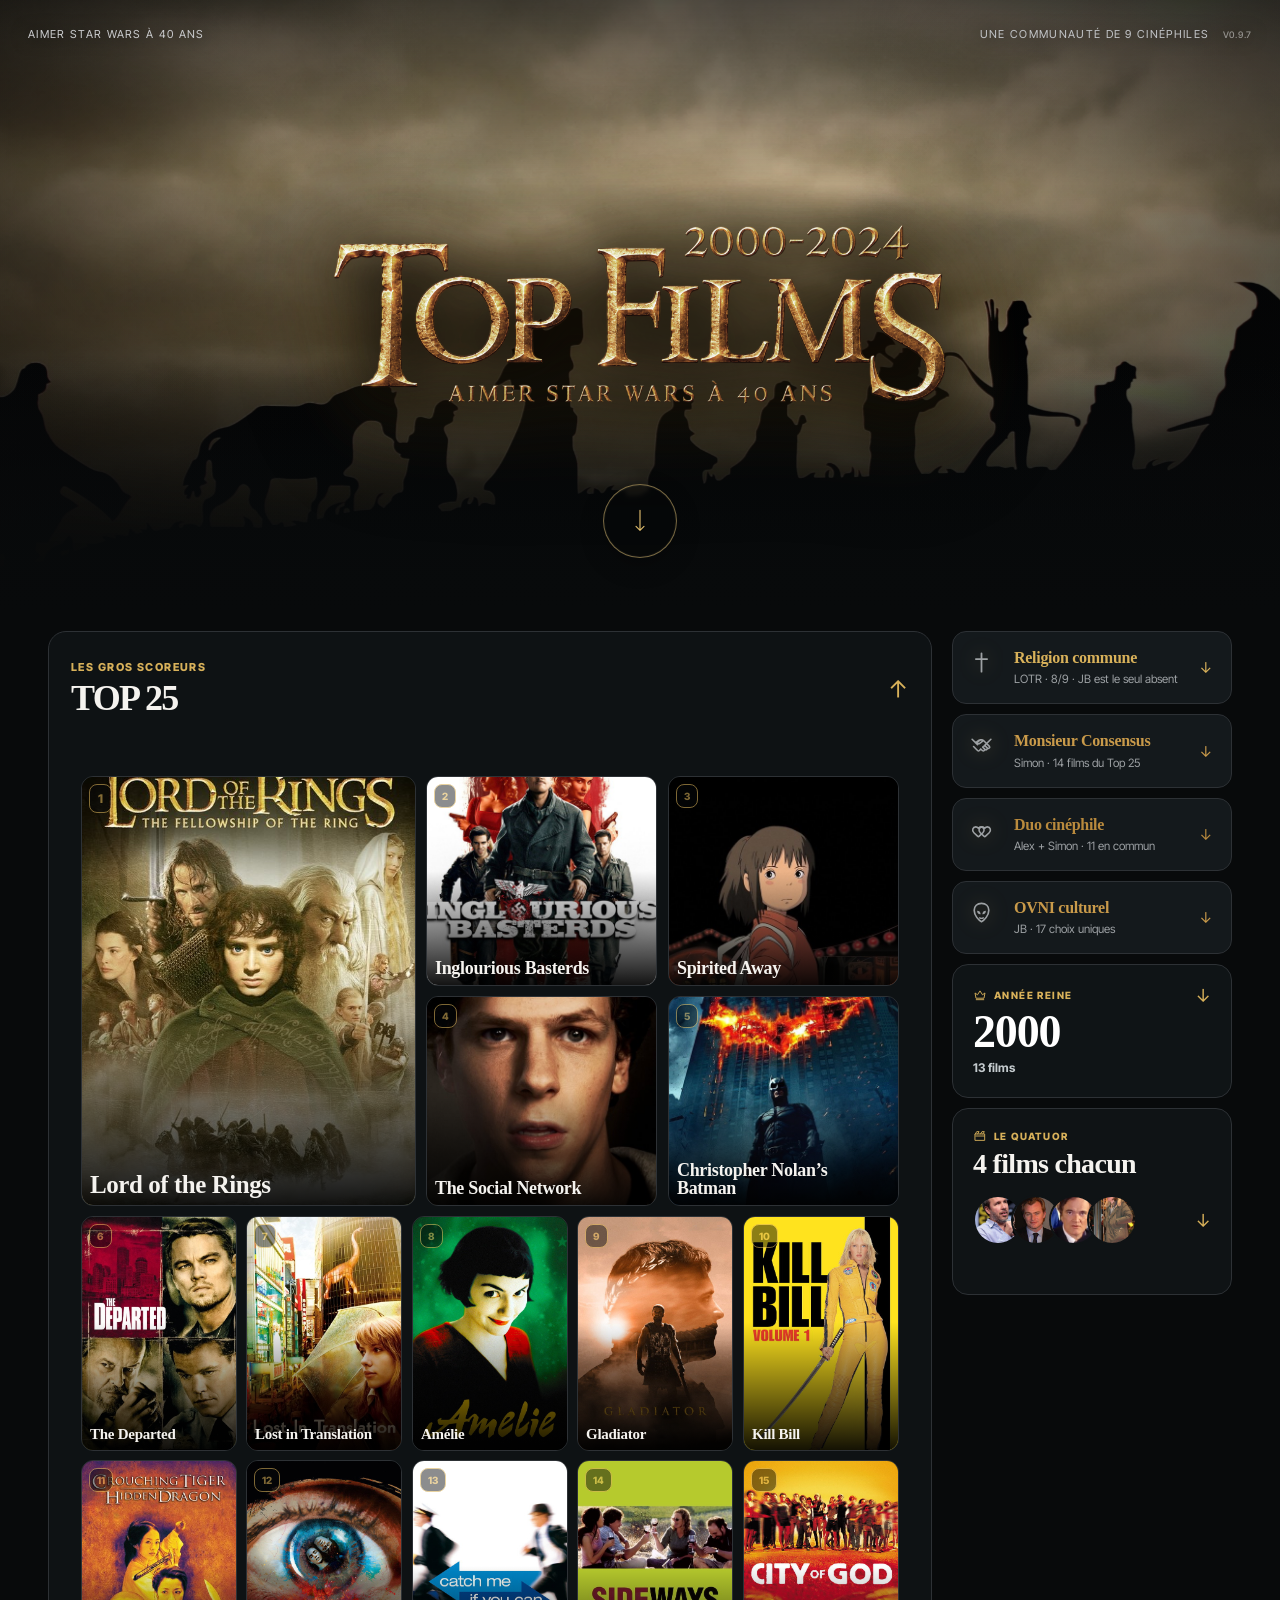
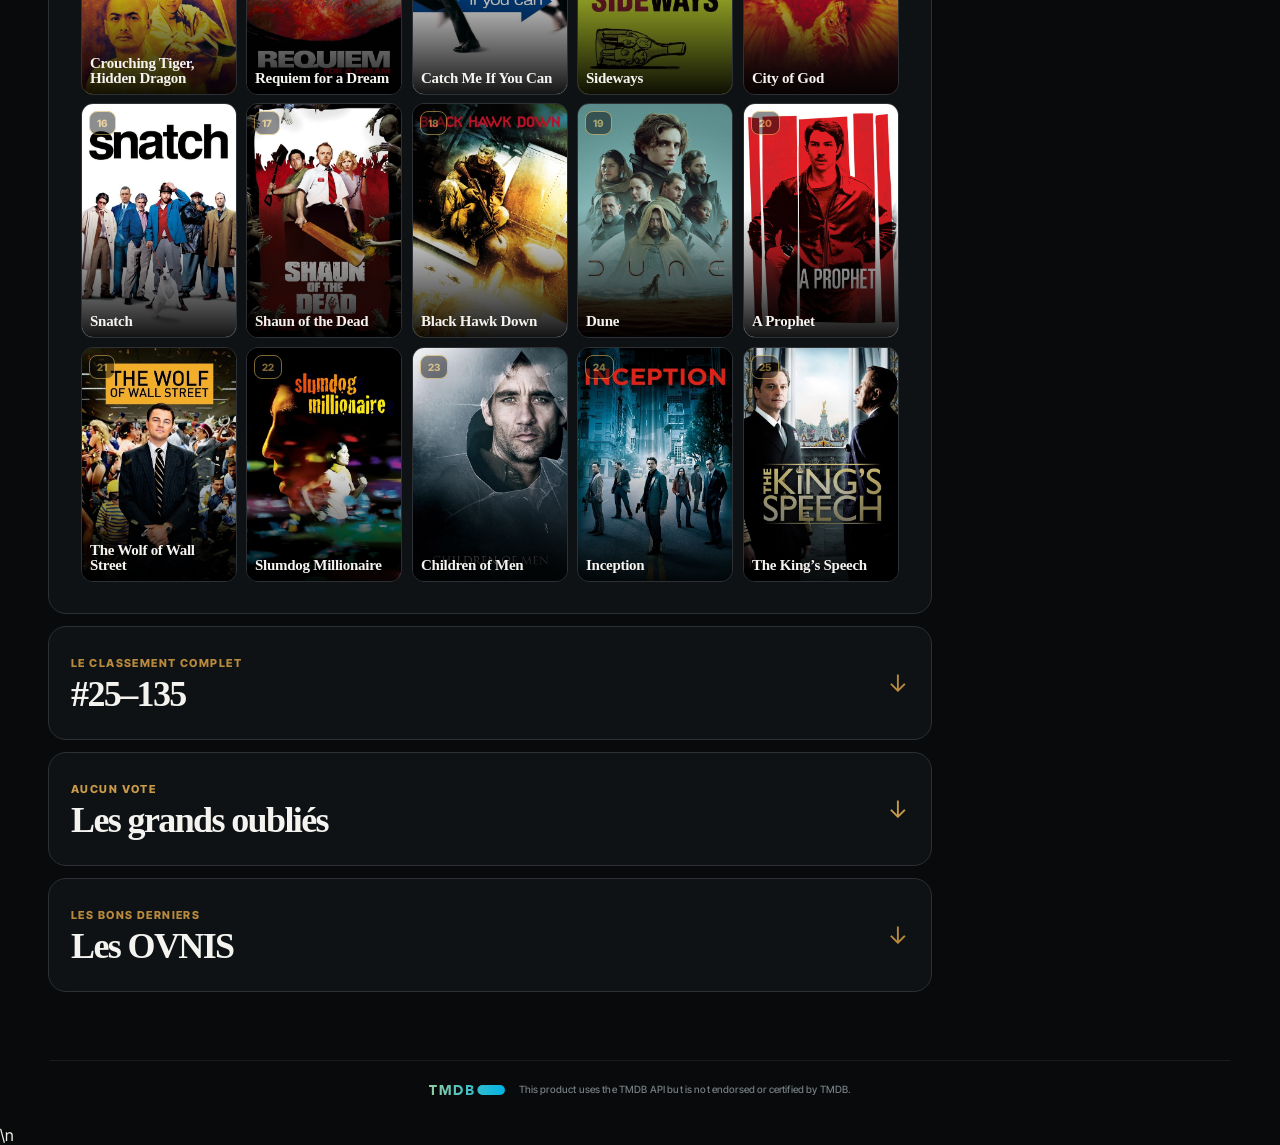
==== commit e947d85c: "Correct ASWA40 v0.9.7 version label" ====
--- a/index.html
+++ b/index.html
@@ -20,7 +20,7 @@
       <img class="hero-media" src="assets/cinema-hero.jpg" alt="" aria-hidden="true">
       <nav class="hero-nav" aria-label="Présentation">
         <span>Aimer Star Wars à 40 ans</span>
-        <span>Une communauté de 9 cinéphiles <small class="build-version" aria-label="Version prototype 0.9.6.1">v0.9.6.1</small></span>
+        <span>Une communauté de 9 cinéphiles <small class="build-version" aria-label="Version 0.9.7">v0.9.7</small></span>
       </nav>
       <div class="hero-title">
         <h1>
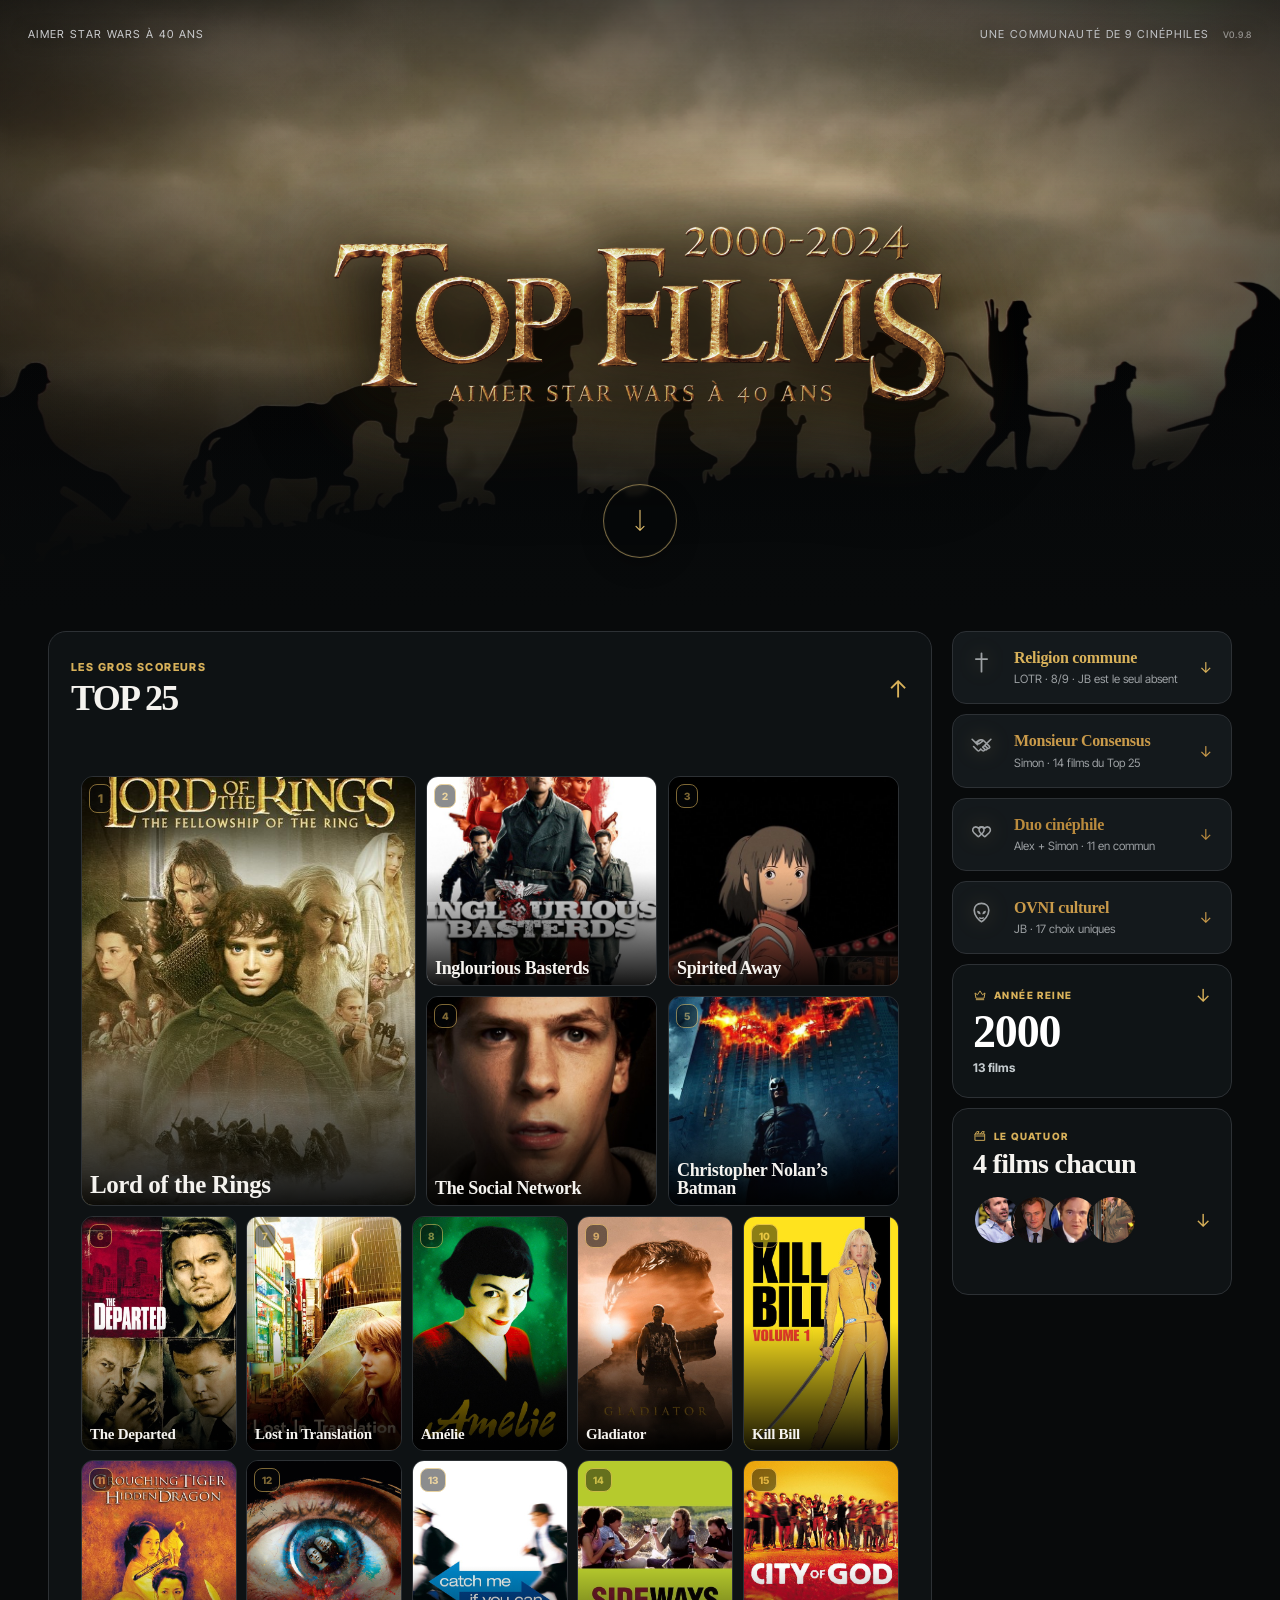
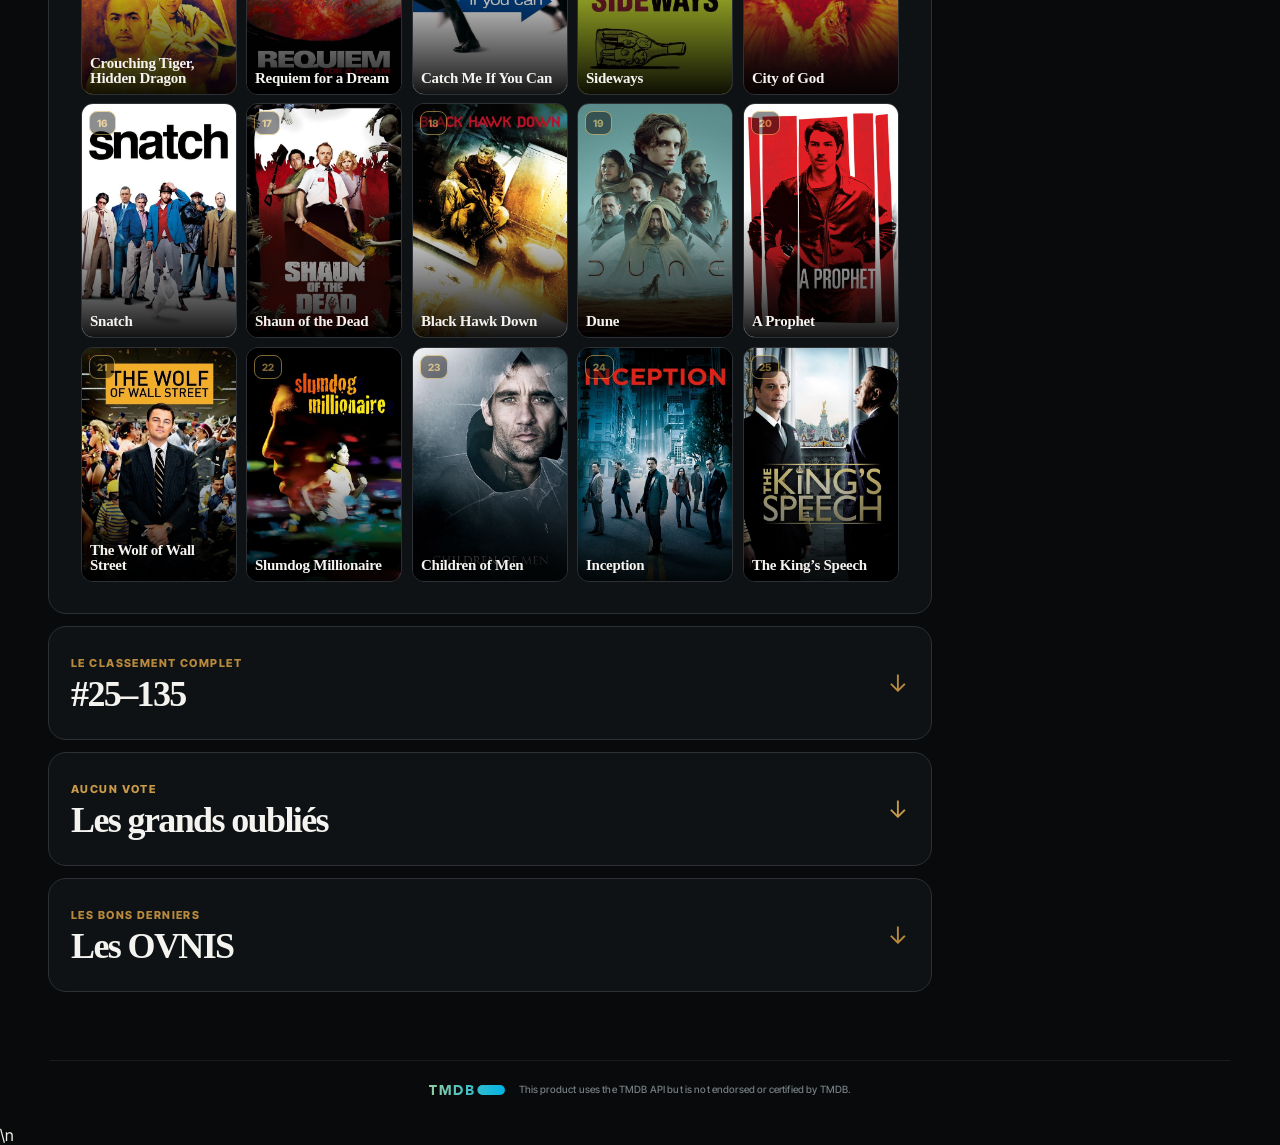
==== commit d498609a: "Prevent stale film detail flash" ====
--- a/index.html
+++ b/index.html
@@ -20,7 +20,7 @@
       <img class="hero-media" src="assets/cinema-hero.jpg" alt="" aria-hidden="true">
       <nav class="hero-nav" aria-label="Présentation">
         <span>Aimer Star Wars à 40 ans</span>
-        <span>Une communauté de 9 cinéphiles <small class="build-version" aria-label="Version 0.9.7">v0.9.7</small></span>
+        <span>Une communauté de 9 cinéphiles <small class="build-version" aria-label="Version 0.9.8">v0.9.8</small></span>
       </nav>
       <div class="hero-title">
         <h1>
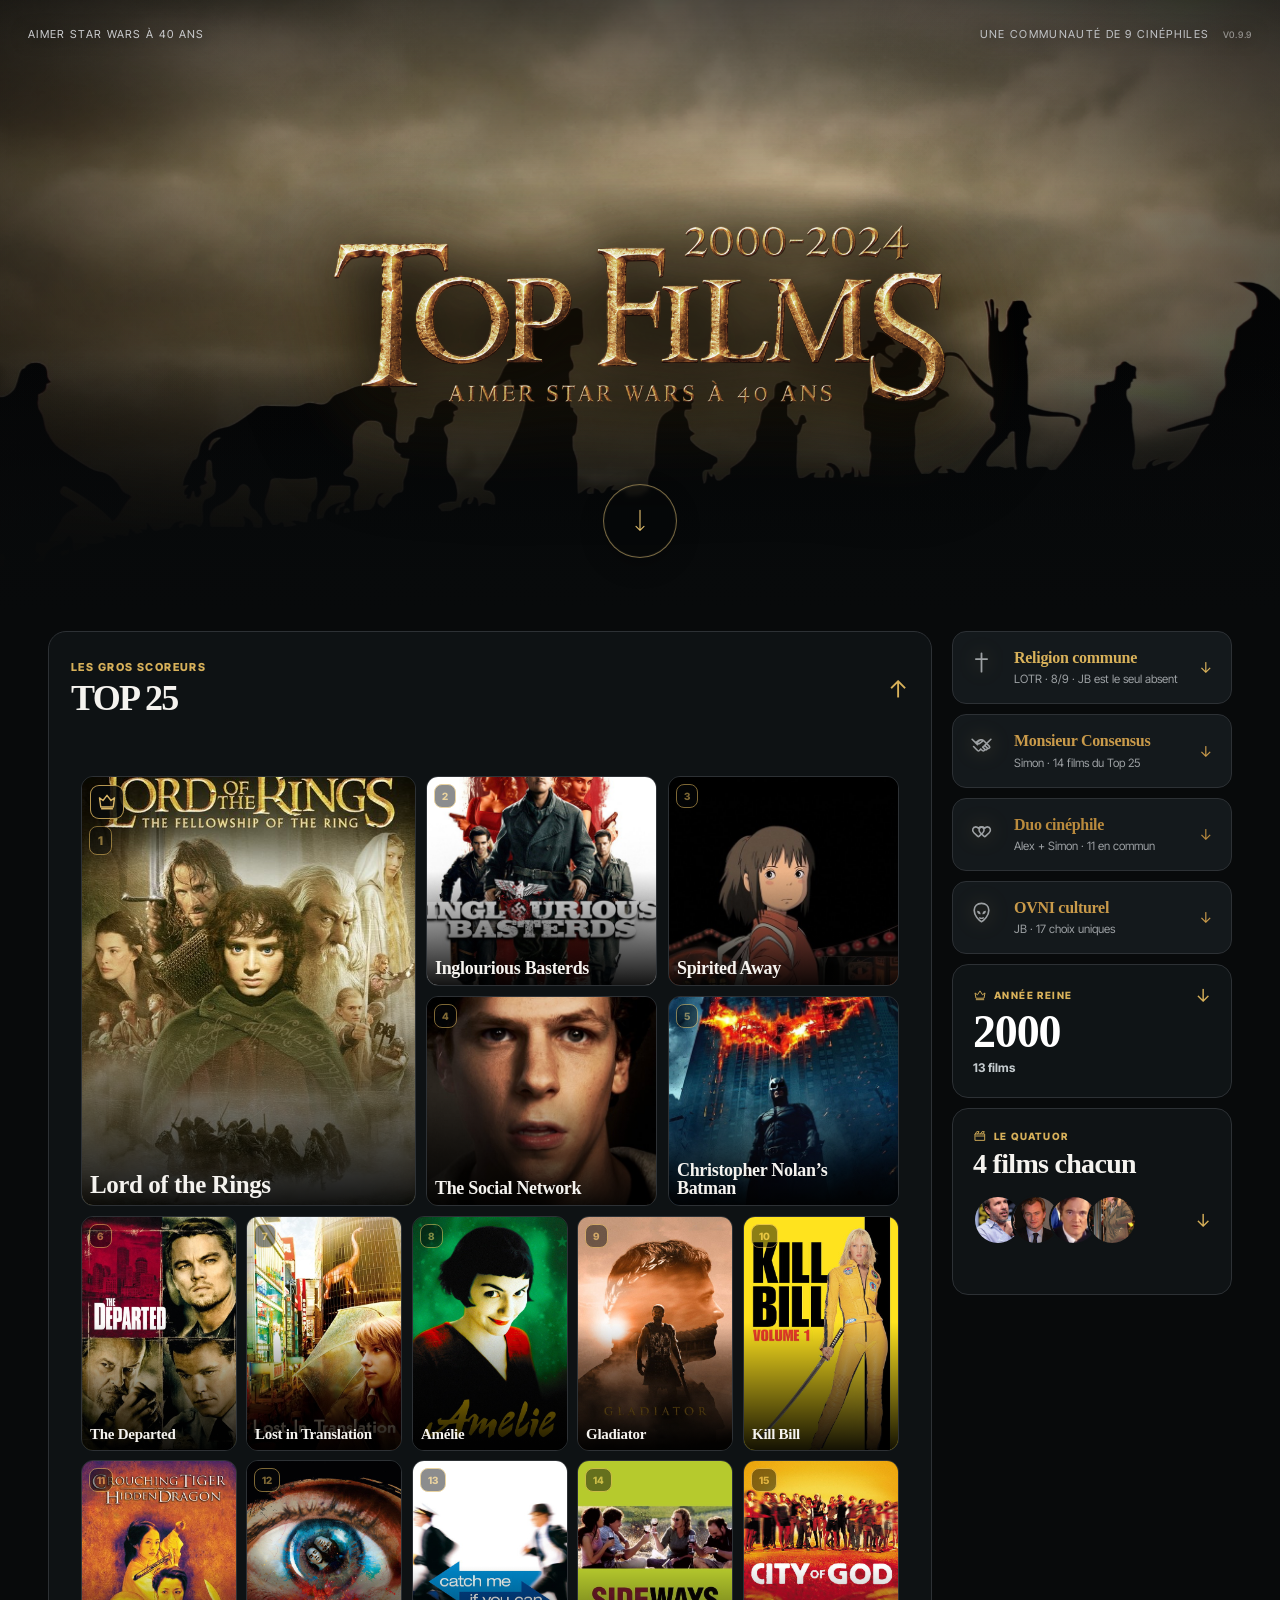
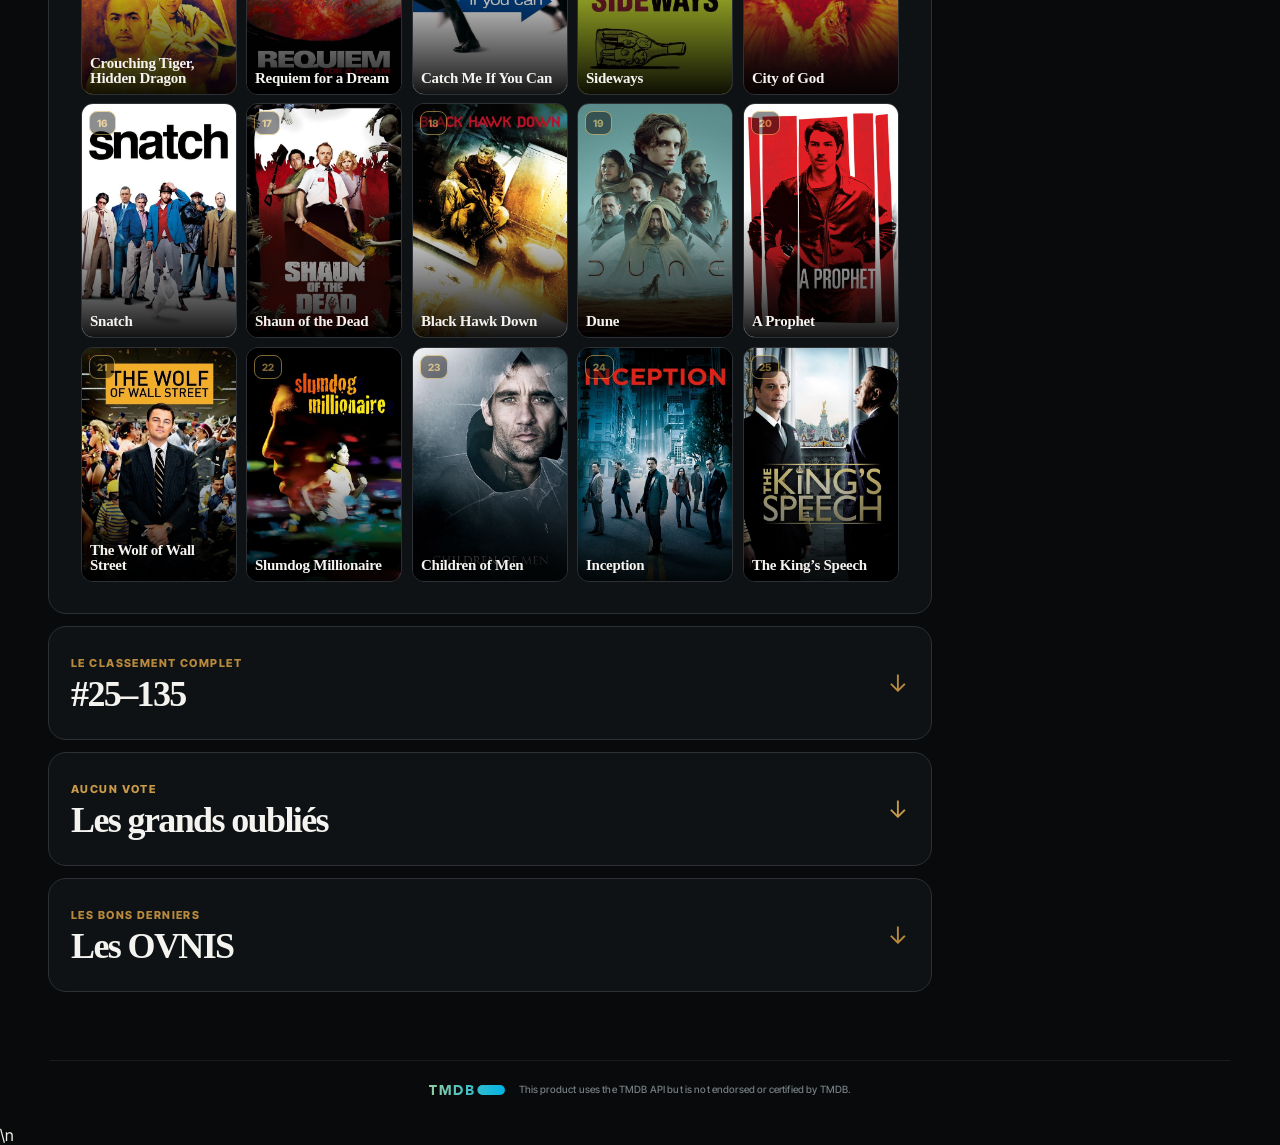
==== commit d6af123c: "Feature the number one film on mobile" ====
--- a/index.html
+++ b/index.html
@@ -20,7 +20,7 @@
       <img class="hero-media" src="assets/cinema-hero.jpg" alt="" aria-hidden="true">
       <nav class="hero-nav" aria-label="Présentation">
         <span>Aimer Star Wars à 40 ans</span>
-        <span>Une communauté de 9 cinéphiles <small class="build-version" aria-label="Version 0.9.8">v0.9.8</small></span>
+        <span>Une communauté de 9 cinéphiles <small class="build-version" aria-label="Version 0.9.9">v0.9.9</small></span>
       </nav>
       <div class="hero-title">
         <h1>
--- a/assets/styles.css
+++ b/assets/styles.css
@@ -705,6 +705,37 @@
   background:linear-gradient(transparent,rgba(0,0,0,.92))
 }
 
+.winner-crown {
+  position:absolute;
+  z-index:3;
+  top:8px;
+  left:8px;
+  width:34px;
+  height:34px;
+  display:grid;
+  place-items:center;
+  border:1px solid rgba(205,170,91,.88);
+  border-radius:9px;
+  color:#d8b567;
+  background:rgba(8,10,11,.84);
+  box-shadow:0 5px 18px rgba(0,0,0,.38);
+  pointer-events:none
+}
+
+.winner-crown svg {
+  width:20px;
+  height:20px;
+  fill:none;
+  stroke:currentColor;
+  stroke-width:1.7;
+  stroke-linecap:round;
+  stroke-linejoin:round
+}
+
+.heroTop .tile:nth-child(1) .rank {
+  top:49px
+}
+
 .rank {
   position:absolute;
   z-index:2;
@@ -1569,6 +1600,7 @@
     grid-auto-rows:176px
   }
   .heroTop .tile:nth-child(1) {
+    grid-column:1 / -1;
     grid-row:span 2
   }
   .heroTop .tile:nth-child(2),.heroTop .tile:nth-child(3),.heroTop .tile:nth-child(4),.heroTop .tile:nth-child(5) {
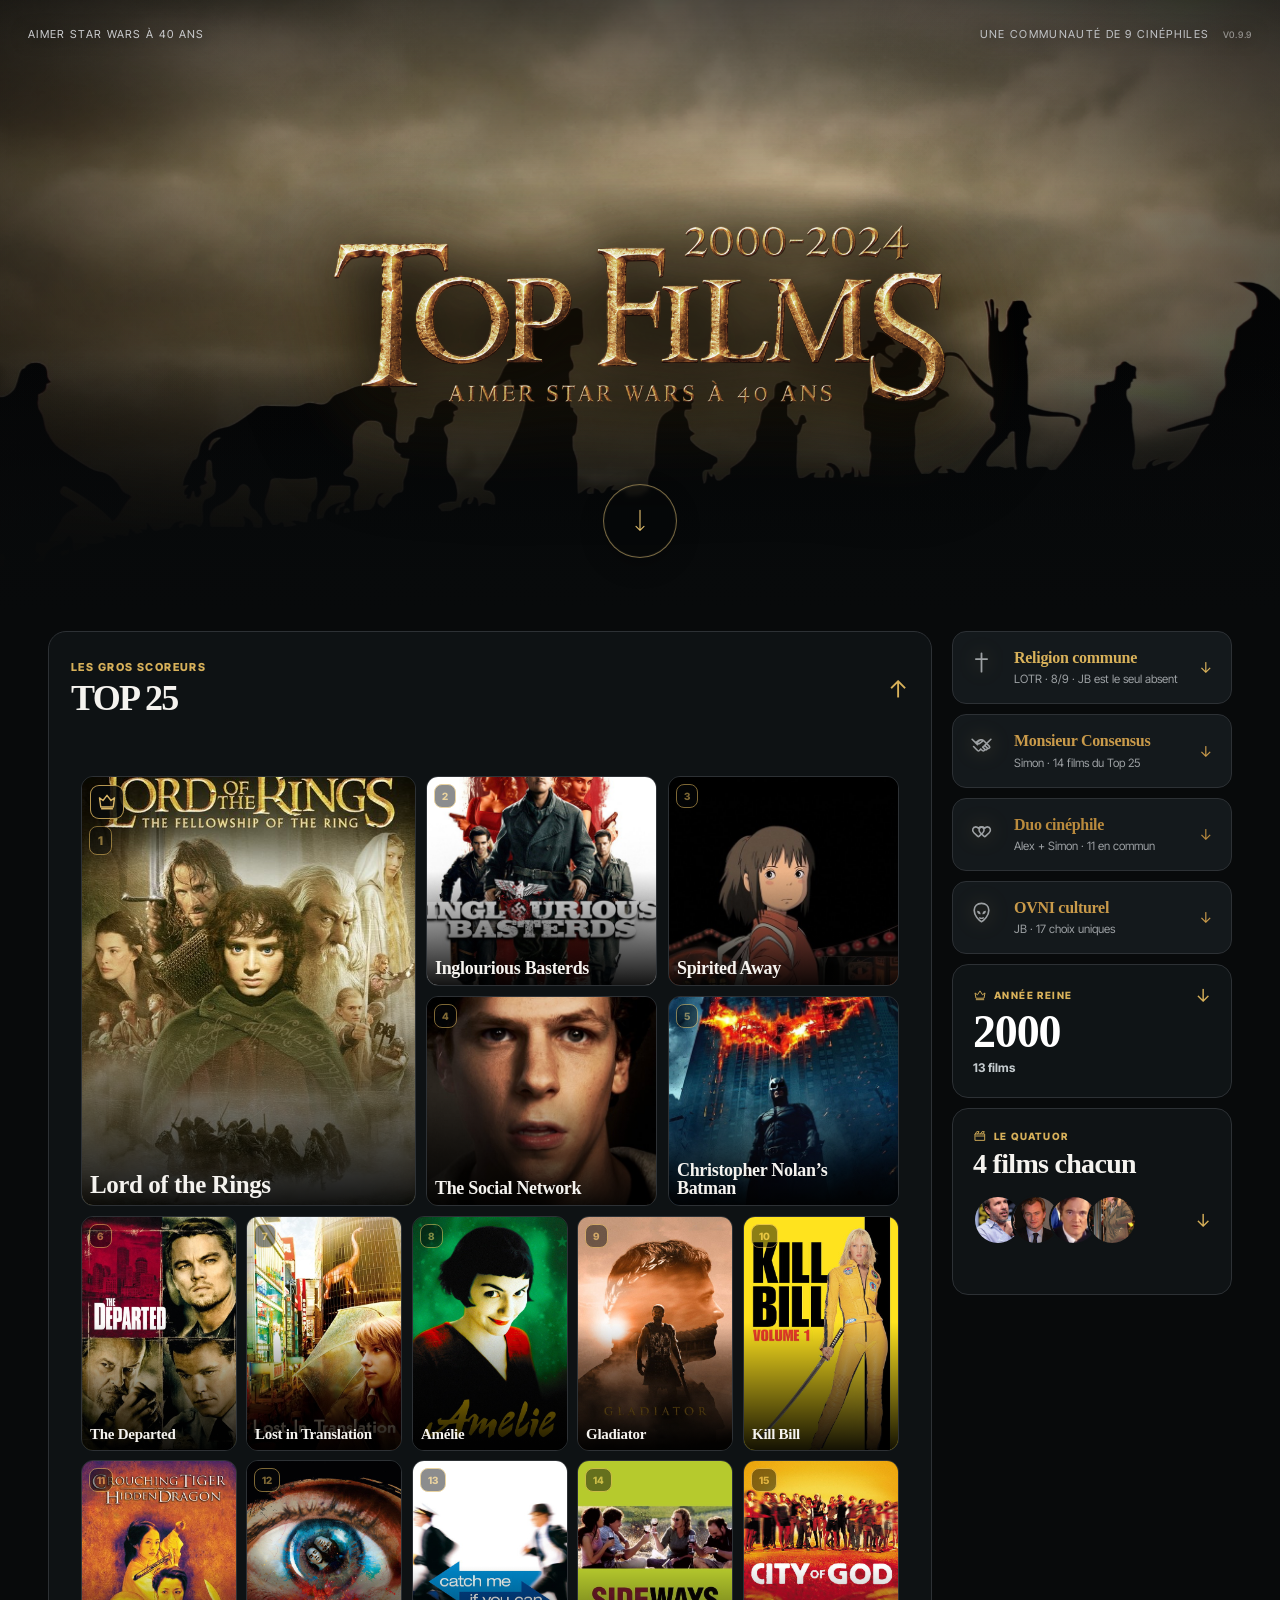
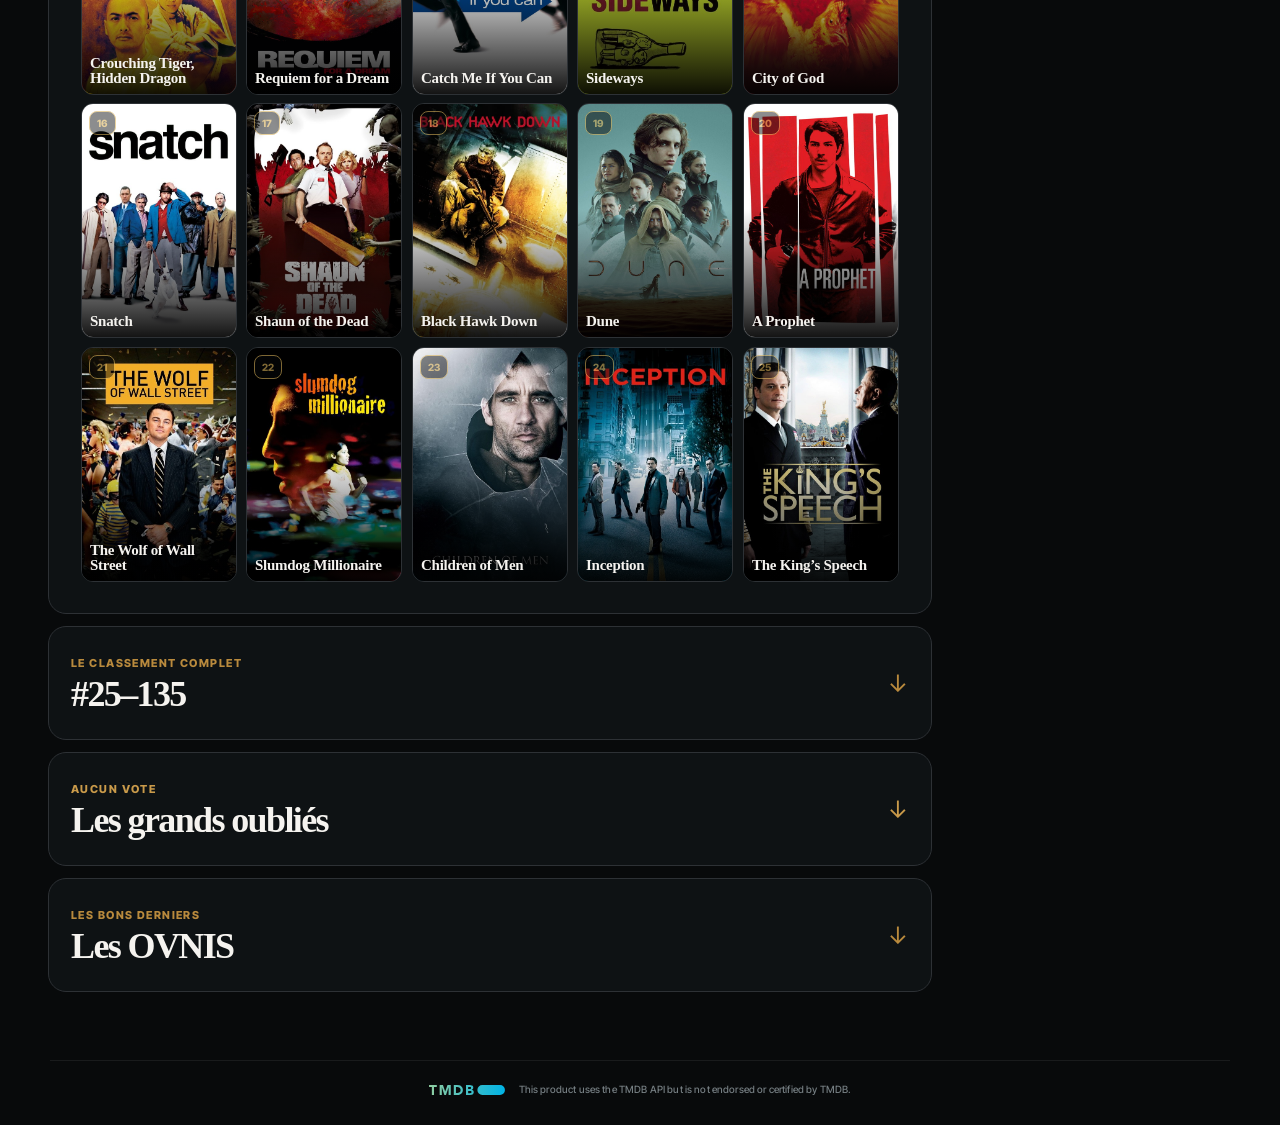
==== commit 1142336b: "Load film detail navigation" ====
--- a/index.html
+++ b/index.html
@@ -380,7 +380,9 @@
         </div>
       </div>
     </div>
-    <script src="scripts/data.js"></script>\n    <script src="scripts/backdrops.js"></script>
+    <script src="scripts/data.js"></script>
+    <script src="scripts/backdrops.js"></script>
     <script src="scripts/app.js"></script>
+    <script src="scripts/detail-nav.js"></script>
   </body>
-</html>
+</html>
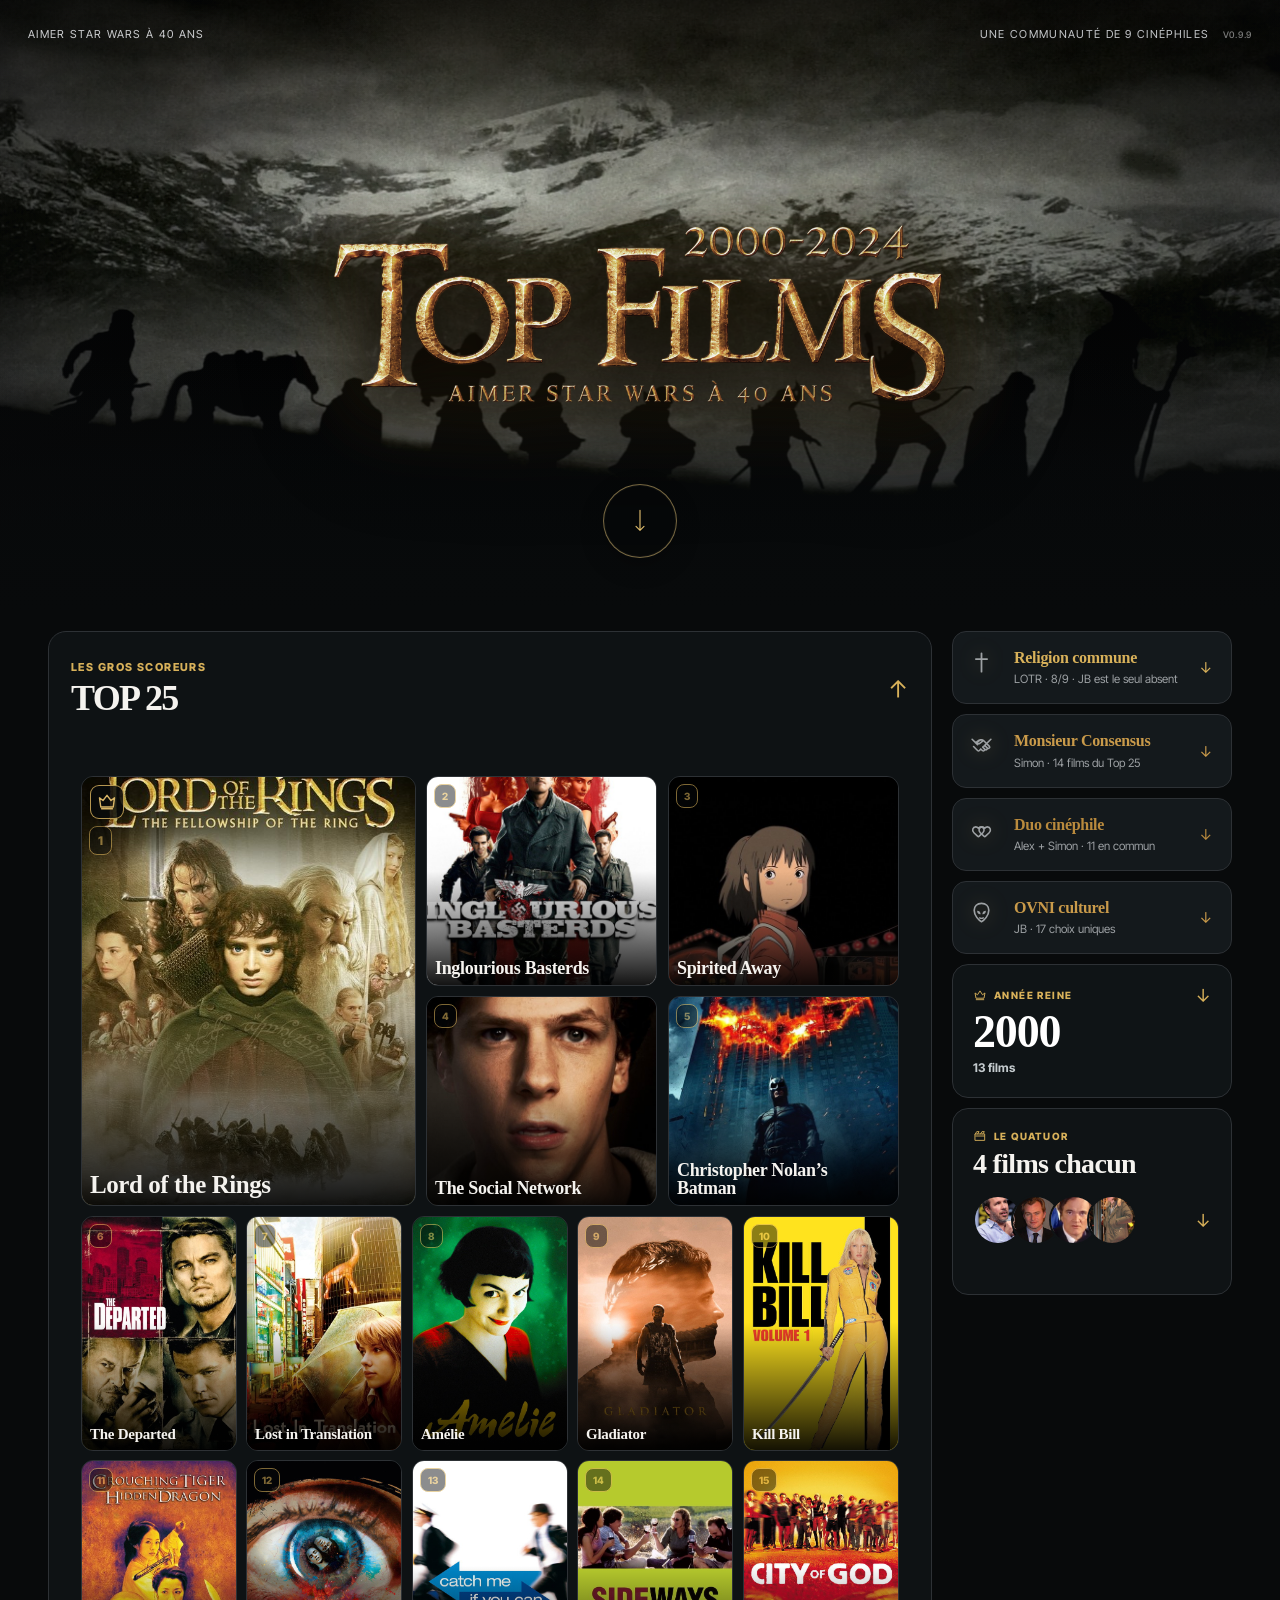
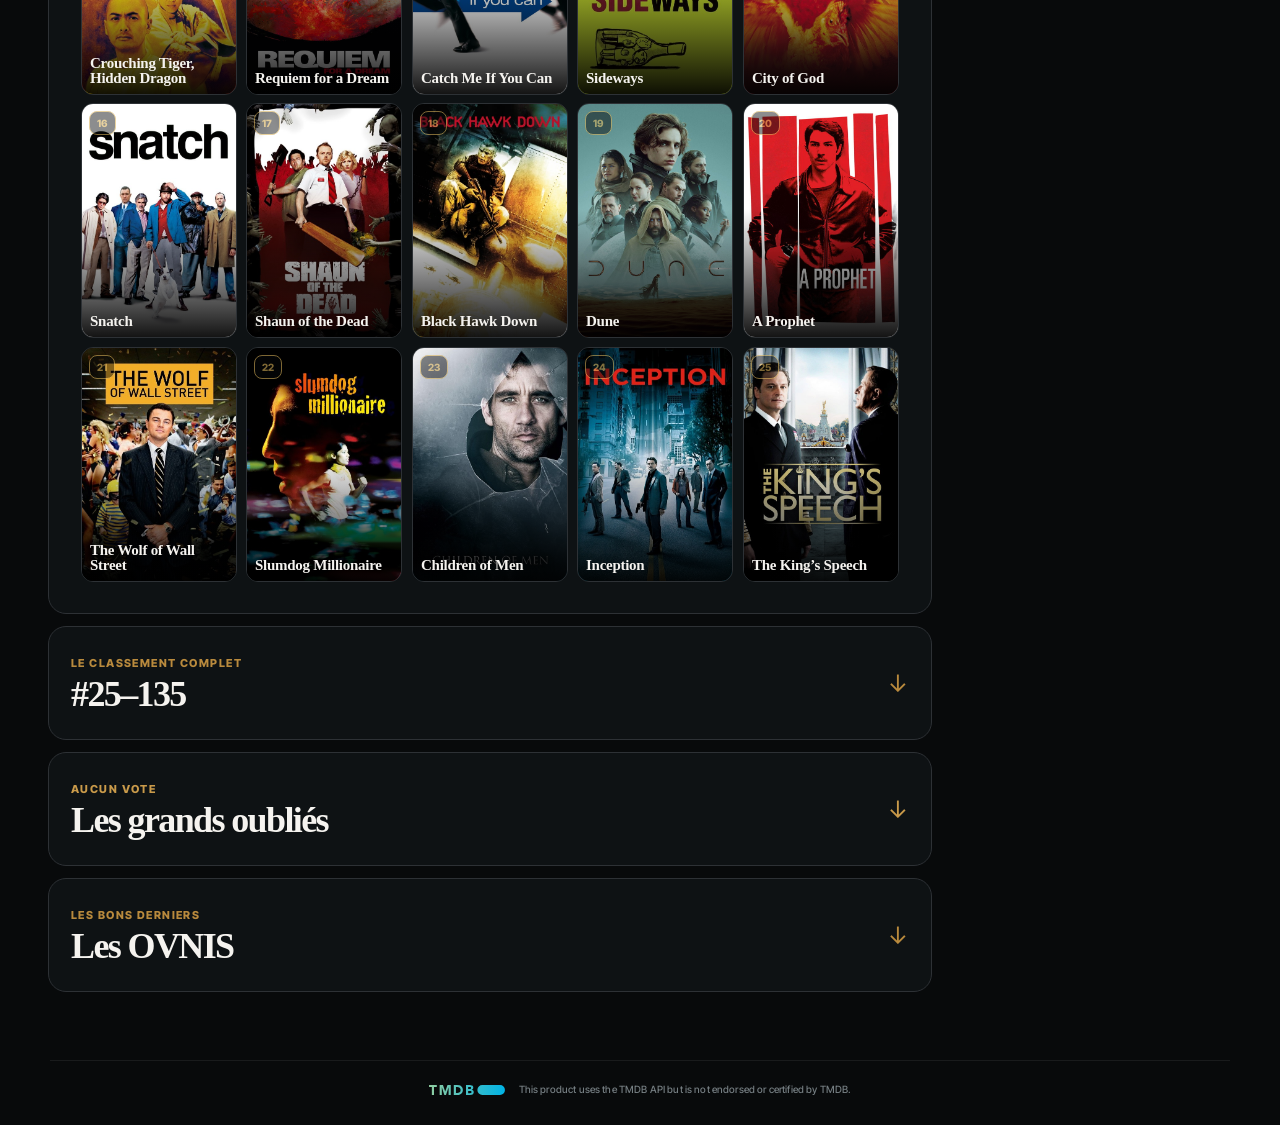
==== commit 27d972fe: "Unify section geometry and seamless era navigation [skip ci]" ====
--- a/index.html
+++ b/index.html
@@ -14,8 +14,9 @@
     <link rel="icon" type="image/svg+xml" href="favicon.svg">
     <link rel="stylesheet" href="assets/styles.css">
     <link rel="stylesheet" href="assets/top5-hover-fix.css">
+    <link rel="stylesheet" href="assets/era-environment.css">
   </head>
-  <body>
+  <body data-era="2000">
     <header class="hero-header">
       <img class="hero-media" src="assets/cinema-hero.jpg" alt="" aria-hidden="true">
       <nav class="hero-nav" aria-label="Présentation">
@@ -384,5 +385,6 @@
     <script src="scripts/backdrops.js"></script>
     <script src="scripts/app.js"></script>
     <script src="scripts/detail-nav.js"></script>
+      <script src="scripts/era-environment.js"></script>
   </body>
 </html>
--- a/assets/top5-hover-fix.css
+++ b/assets/top5-hover-fix.css
@@ -168,6 +168,66 @@
   }
 }
 
+/* Previous / next navigation inside cinematic film detail panels. */
+.modal-nav {
+  position:absolute;
+  z-index:8;
+  top:50%;
+  width:50px;
+  height:50px;
+  padding:0;
+  display:grid;
+  place-items:center;
+  border:1px solid rgba(225,194,122,.52);
+  border-radius:50%;
+  background:rgba(7,8,8,.46);
+  color:#e0bd6d;
+  box-shadow:0 10px 28px rgba(0,0,0,.28),inset 0 0 0 1px rgba(255,240,197,.04);
+  backdrop-filter:blur(6px);
+  cursor:pointer;
+  transform:translateY(-50%);
+  transition:transform .2s cubic-bezier(.16,1,.3,1),border-color .2s ease,color .2s ease,background-color .2s ease;
+}
+
+.modal-nav-prev {
+  left:18px;
+}
+
+.modal-nav-next {
+  right:18px;
+}
+
+.modal-nav svg {
+  width:22px;
+  height:22px;
+  fill:none;
+  stroke:currentColor;
+  stroke-width:1.7;
+  stroke-linecap:round;
+  stroke-linejoin:round;
+}
+
+.modal-nav:focus-visible {
+  outline:2px solid rgba(240,211,141,.85);
+  outline-offset:3px;
+}
+
+@media (hover:hover) and (pointer:fine) {
+  .modal-nav:hover {
+    border-color:rgba(242,210,135,.82);
+    color:#f0d38d;
+    background:rgba(34,24,8,.58);
+  }
+
+  .modal-nav-prev:hover {
+    transform:translateY(-50%) translateX(-2px) scale(1.04);
+  }
+
+  .modal-nav-next:hover {
+    transform:translateY(-50%) translateX(2px) scale(1.04);
+  }
+}
+
 @media (max-width:850px) {
   .hero-title h1 {
     width:min(61.2vw,583px);
@@ -183,6 +243,22 @@
     width:62px;
     height:62px;
     bottom:-3px;
+  }
+
+  .modal-nav {
+    top:auto;
+    bottom:14px;
+    width:44px;
+    height:44px;
+    transform:none;
+  }
+
+  .modal-nav-prev {
+    left:14px;
+  }
+
+  .modal-nav-next {
+    right:14px;
   }
 }
 
@@ -196,4 +272,8 @@
   #topHero .tile img {
     transition:none;
   }
-}
+
+  .modal-nav {
+    transition:none;
+  }
+}
--- a/assets/era-environment.css
+++ b/assets/era-environment.css
@@ -0,0 +1,39 @@
+/* Shared 1975–1999 / 2000–2024 environment */
+@view-transition{navigation:auto}
+html{--era-shift:0px;--era-opacity:1;background:#080a0b}
+body{transition:none}
+body.era-gesture{transform:translate3d(var(--era-shift),0,0);opacity:var(--era-opacity);will-change:transform,opacity}
+body.era-snapback{transition:transform .36s cubic-bezier(.2,.8,.2,1),opacity .28s ease}
+body.era-committing{pointer-events:none;transition:transform .28s cubic-bezier(.32,.72,0,1),opacity .22s ease}
+html[data-era-dir="next"]::view-transition-old(root){animation:era-old-next .24s cubic-bezier(.32,.72,0,1) both}
+html[data-era-dir="next"]::view-transition-new(root){animation:era-new-next .36s cubic-bezier(.16,1,.3,1) both}
+html[data-era-dir="prev"]::view-transition-old(root){animation:era-old-prev .24s cubic-bezier(.32,.72,0,1) both}
+html[data-era-dir="prev"]::view-transition-new(root){animation:era-new-prev .36s cubic-bezier(.16,1,.3,1) both}
+@keyframes era-old-next{to{opacity:.72;transform:translate3d(-12%,0,0) scale(.992)}}
+@keyframes era-new-next{from{opacity:.76;transform:translate3d(12%,0,0) scale(.992)}to{opacity:1;transform:none}}
+@keyframes era-old-prev{to{opacity:.72;transform:translate3d(12%,0,0) scale(.992)}}
+@keyframes era-new-prev{from{opacity:.76;transform:translate3d(-12%,0,0) scale(.992)}to{opacity:1;transform:none}}
+
+/* One navigation language on both eras */
+.era-nav,.era-nav-2000{position:absolute!important;inset:0!important;z-index:30!important;pointer-events:none!important}
+.era-nav a,.era-nav-2000 a,.era-arrow{position:absolute!important;top:50%!important;transform:translateY(-50%)!important;width:58px!important;height:82px!important;display:grid!important;place-items:center!important;pointer-events:auto!important;color:rgba(255,255,255,.82)!important;text-decoration:none!important;font:300 32px/1 'Inter Tight',Inter,Arial,sans-serif!important;-webkit-tap-highlight-color:transparent}
+.era-nav .left,.era-nav-2000 .left,.era-arrow.left{left:16px!important}.era-nav .right,.era-nav-2000 .right,.era-arrow.right{right:16px!important}
+.era-nav a:hover,.era-nav-2000 a:hover,.era-arrow:hover{color:#fff!important}
+
+/* 1975 section geometry: exact match to the 2000 master */
+body[data-era="1975"] .shell{max-width:1450px!important;margin:-70px auto 0!important;padding:28px!important}
+body[data-era="1975"] .layout{grid-template-columns:minmax(0,1fr) 300px!important;gap:20px!important;align-items:start!important;margin-top:25px!important}
+body[data-era="1975"] .stack{gap:12px!important;margin-top:0!important}
+body[data-era="1975"] .section{border-radius:18px!important}
+body[data-era="1975"] .section-head{min-height:112px!important;padding:24px 22px!important;gap:18px!important;align-items:center!important}
+body[data-era="1975"] .section-head>div{display:grid!important;gap:8px!important}
+body[data-era="1975"] .section-head small{margin:0!important;color:#aab4b8!important;font-size:11px!important;font-weight:800!important;letter-spacing:.13em!important;text-transform:uppercase!important}
+body[data-era="1975"] .section-head strong{font:750 36px/.94 'Inter Tight',InterTight,sans-serif!important;letter-spacing:-.035em!important}
+body[data-era="1975"] .section-head i{color:#e60d45!important;font-size:24px!important;transition:transform .46s cubic-bezier(.16,1,.3,1)!important}
+
+/* Preserve the original 1920x1080 SVG but remove its transparent-canvas feel. */
+body[data-era="1975"] .hero-title h1{background-image:url('../assets/header-title-1975-1999.svg')!important;background-repeat:no-repeat!important;background-position:center 51%!important;background-size:149% auto!important;aspect-ratio:1320/580!important;width:min(54.6vw,728px)!important;top:-18px!important}
+
+@media(max-width:1000px){body[data-era="1975"] .layout{grid-template-columns:1fr!important}}
+@media(max-width:700px){.era-nav a,.era-nav-2000 a,.era-arrow{width:44px!important}.era-nav .left,.era-nav-2000 .left,.era-arrow.left{left:5px!important}.era-nav .right,.era-nav-2000 .right,.era-arrow.right{right:5px!important}body[data-era="1975"] .shell{padding:14px!important;margin-top:-70px!important}body[data-era="1975"] .layout{margin-top:25px!important}}
+@media(prefers-reduced-motion:reduce){body.era-gesture,body.era-snapback,body.era-committing{transition:none!important;transform:none!important;opacity:1!important}::view-transition-old(root),::view-transition-new(root){animation:none!important}}
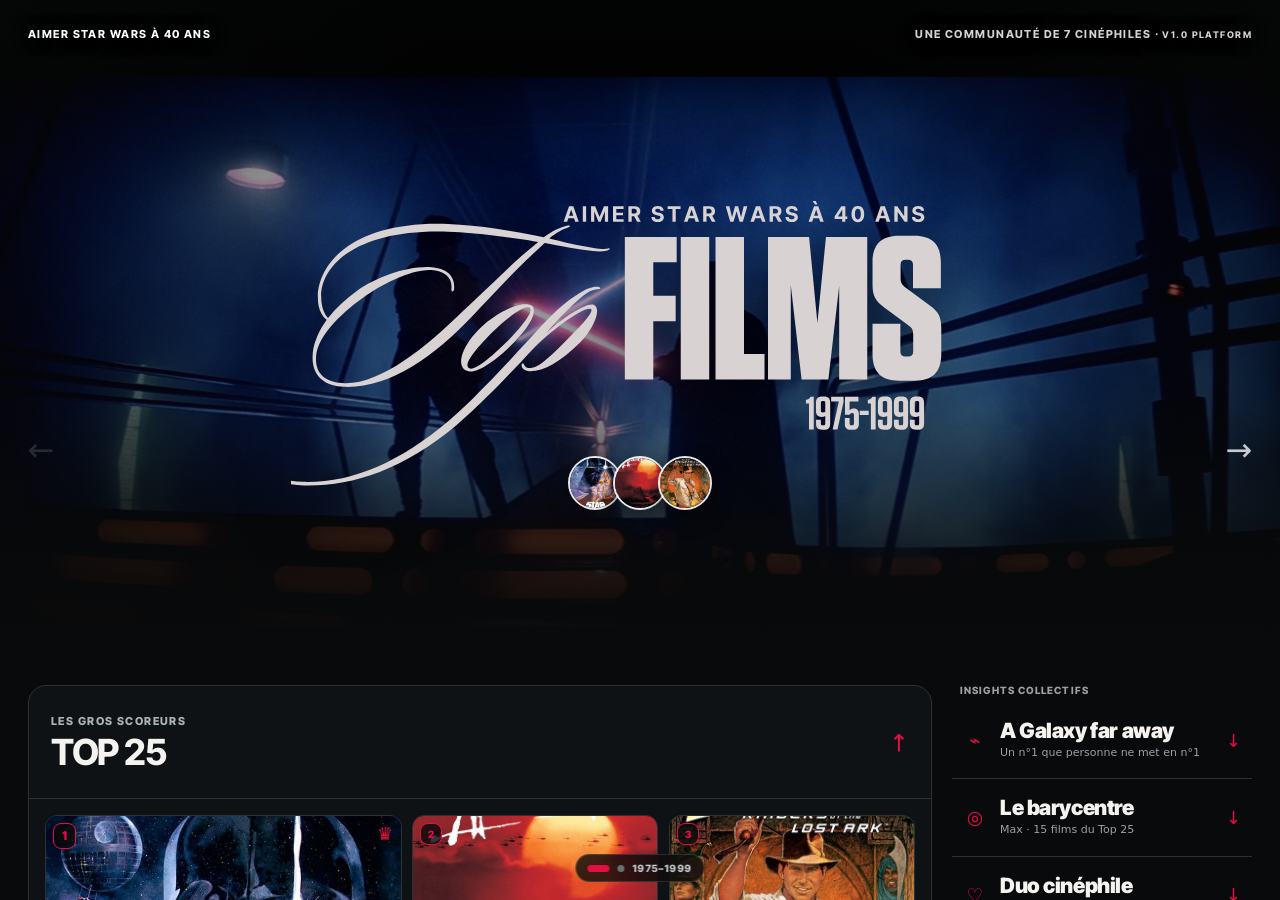
==== commit 39dd3cc4: "Serve platform rebuild as branch preview root" ====
--- a/index.html
+++ b/index.html
@@ -1,390 +1,14 @@
 <!doctype html>
 <html lang="fr">
-  <head>
-    <meta charset="utf-8">
-    <meta name="viewport" content="width=device-width,initial-scale=1">
-    <title>Aimer Star Wars à 40 ans</title>
-    <script>
-      document.documentElement.classList.add('js-loading');
-      window.setTimeout(() => document.documentElement.classList.remove('js-loading'), 1500);
-    </script>
-    <link rel="preload" href="assets/cinema-hero.jpg" as="image">
-    <link rel="preload" href="assets/inter-tight-latin.woff2" as="font" type="font/woff2" crossorigin>
-    <link rel="preload" href="assets/inter-tight-italic-latin.woff2" as="font" type="font/woff2" crossorigin>
-    <link rel="icon" type="image/svg+xml" href="favicon.svg">
-    <link rel="stylesheet" href="assets/styles.css">
-    <link rel="stylesheet" href="assets/top5-hover-fix.css">
-    <link rel="stylesheet" href="assets/era-environment.css">
-  </head>
-  <body data-era="2000">
-    <header class="hero-header">
-      <img class="hero-media" src="assets/cinema-hero.jpg" alt="" aria-hidden="true">
-      <nav class="hero-nav" aria-label="Présentation">
-        <span>Aimer Star Wars à 40 ans</span>
-        <span>Une communauté de 9 cinéphiles <small class="build-version" aria-label="Version 0.9.9">v0.9.9</small></span>
-      </nav>
-      <div class="hero-title">
-        <h1>
-          <span class="hero-title-line">
-            <span>Top films</span>
-            <span class="hero-top-three" id="heroTopThree" aria-label="Les trois premiers films du classement">
-            </span>
-          </span>
-          <em>2000–2024</em>
-        </h1>
-        <button class="hero-title-cue" type="button" aria-label="Aller au Top 25">
-          <svg viewBox="0 0 24 36">
-            <path d="M12 2v30m-6-6 6 6 6-6"/>
-          </svg>
-        </button>
-      </div>
-    </header>
-    <div class="shell">
-      <div class="site-layout">
-        <main>
-          <div class="stack">
-            <section class="sec open">
-              <button class="toggle">
-                <div>
-                  <div class="k">Les gros scoreurs</div>
-                  <strong>TOP 25</strong>
-                </div>
-                <span class="arr">↓</span>
-              </button>
-              <div class="content">
-                <div class="inner">
-                  <div class="pad">
-                    <div class="heroTop" id="topHero">
-                    </div>
-                    <div class="grid" id="topRest">
-                    </div>
-                  </div>
-                </div>
-              </div>
-            </section>
-            <section class="sec full-ranking-sec">
-              <button class="toggle">
-                <div>
-                  <div class="k">Le classement complet</div>
-                  <strong>#25–135</strong>
-                </div>
-                <span class="arr">↓</span>
-              </button>
-              <div class="content">
-                <div class="inner">
-                  <div class="pad">
-                    <div class="full-scroll-shell" id="fullScrollShell">
-                      <div class="full-scroll" id="fullScroll">
-                        <div class="full-progress" id="fullProgress">Affichés <b id="fullRange">#26–50</b>
-                        </div>
-                        <div class="grid compact" id="full">
-                        </div>
-                        <div class="full-loader is-hidden" id="fullLoader" role="status" aria-live="polite">
-                          <span class="full-loader-ring" aria-hidden="true">
-                          </span>
-                          <span>Suite du classement</span>
-                        </div>
-                        <div class="full-reveal-overlay is-hidden" id="fullRevealOverlay">
-                          <button class="full-reveal-button" id="fullRevealButton" type="button">
-                            <span class="full-reveal-plus" aria-hidden="true">+</span>
-                            <span id="fullRevealLabel">Voir plus</span>
-                          </button>
-                        </div>
-                      </div>
-                    </div>
-                  </div>
-                </div>
-              </div>
-            </section>
-            <section class="sec">
-              <button class="toggle">
-                <div>
-                  <div class="k">Aucun vote</div>
-                  <strong>Les grands oubliés</strong>
-                </div>
-                <span class="arr">↓</span>
-              </button>
-              <div class="content">
-                <div class="inner">
-                  <div class="pad">
-                    <div class="ghosts" id="ghosts">
-                    </div>
-                  </div>
-                </div>
-              </div>
-            </section>
-            <section class="sec">
-              <button class="toggle">
-                <div>
-                  <div class="k">Les bons derniers</div>
-                  <strong>Les OVNIS</strong>
-                </div>
-                <span class="arr">↓</span>
-              </button>
-              <div class="content">
-                <div class="inner">
-                  <div class="pad">
-                    <div class="grid" id="bottom">
-                    </div>
-                  </div>
-                </div>
-              </div>
-            </section>
-          </div>
-        </main>
-        <aside class="site-sidebar">
-          <div class="insight-item" data-insight="religion">
-            <button class="insight-card" data-i="religion" aria-expanded="false">
-              <span class="insight-icon">
-                <svg viewBox="0 0 24 24" aria-hidden="true">
-                  <path d="M12 3.2v17.6M6.6 8.7h10.8" fill="none" stroke="currentColor" stroke-width="1.7" stroke-linecap="round"/>
-                </svg>
-              </span>
-              <span>
-                <b>Religion commune</b>
-                <span>LOTR · 8/9 · JB est le seul absent</span>
-              </span>
-              <span class="insight-chevron">↓</span>
-            </button>
-            <div class="insight-detail">
-              <div>
-                <ul>
-                </ul>
-              </div>
-            </div>
-          </div>
-          <div class="insight-item" data-insight="consensus">
-            <button class="insight-card" data-i="consensus" aria-expanded="false">
-              <span class="insight-icon">
-                <svg viewBox="0 0 24 24" aria-hidden="true">
-                  <path d="m3 6 5.2 5.2M21 6l-6.6 6.6M7.1 10.1l2.7-2.7a3.1 3.1 0 0 1 4.4 0l5.4 5.4a1.3 1.3 0 0 1-1.8 1.8l-2.7-2.7M15.1 11.9l2.2 2.2a1.3 1.3 0 0 1-1.8 1.8l-2.3-2.3M13.2 13.6l1.6 1.6A1.3 1.3 0 0 1 13 17l-1.7-1.7M6.2 9.4l3.1-2.3a3 3 0 0 1 3.7.1l.4.3-3.1 2.4a1.7 1.7 0 0 1-2.4-.3M4.4 13l3.8 3.8a1.3 1.3 0 0 0 1.8 0l1.3-1.3" fill="none" stroke="currentColor" stroke-width="1.5" stroke-linecap="round" stroke-linejoin="round"/>
-                </svg>
-              </span>
-              <span>
-                <b>Monsieur Consensus</b>
-                <span>Simon · 14 films du Top 25</span>
-              </span>
-              <span class="insight-chevron">↓</span>
-            </button>
-            <div class="insight-detail">
-              <div>
-                <ul>
-                </ul>
-              </div>
-            </div>
-          </div>
-          <div class="insight-item" data-insight="duo">
-            <button class="insight-card" data-i="duo" aria-expanded="false">
-              <span class="insight-icon">
-                <svg viewBox="0 0 24 24" aria-hidden="true">
-                  <path d="M8.2 18.4 4.7 15.1C2.5 13 3.6 9.5 6.4 9.5c1.1 0 2 .5 2.6 1.4.6-.9 1.5-1.4 2.6-1.4 2.8 0 3.9 3.5 1.7 5.6l-3.5 3.3c-.4.4-1.1.4-1.6 0Z" fill="none" stroke="currentColor" stroke-width="1.55" stroke-linejoin="round"/>
-                  <path d="M14.3 18.4 10.8 15.1c-2.2-2.1-1.1-5.6 1.7-5.6 1.1 0 2 .5 2.6 1.4.6-.9 1.5-1.4 2.6-1.4 2.8 0 3.9 3.5 1.7 5.6l-3.5 3.3c-.4.4-1.1.4-1.6 0Z" fill="none" stroke="currentColor" stroke-width="1.55" stroke-linejoin="round"/>
-                </svg>
-              </span>
-              <span>
-                <b>Duo cinéphile</b>
-                <span>Alex + Simon · 11 en commun</span>
-              </span>
-              <span class="insight-chevron">↓</span>
-            </button>
-            <div class="insight-detail">
-              <div>
-                <ul>
-                </ul>
-              </div>
-            </div>
-          </div>
-          <div class="insight-item" data-insight="ovni">
-            <button class="insight-card" data-i="ovni" aria-expanded="false">
-              <span class="insight-icon">
-                <svg viewBox="0 0 24 24" aria-hidden="true">
-                  <path d="M12 3.2c4.2 0 7 2.7 7 6.6 0 5-4.2 9.7-7 11-2.8-1.3-7-6-7-11 0-3.9 2.8-6.6 7-6.6Z" fill="none" stroke="currentColor" stroke-width="1.6" stroke-linejoin="round"/>
-                  <path d="M7.8 10.3c2 0 3.2 1.1 3.4 3.3-2.1.2-3.5-.9-3.4-3.3ZM16.2 10.3c-2 0-3.2 1.1-3.4 3.3 2.1.2 3.5-.9 3.4-3.3Z" fill="currentColor"/>
-                  <path d="M10.2 17.2c1.2.6 2.4.6 3.6 0" fill="none" stroke="currentColor" stroke-width="1.4" stroke-linecap="round"/>
-                </svg>
-              </span>
-              <span>
-                <b>OVNI culturel</b>
-                <span>JB · 17 choix uniques</span>
-              </span>
-              <span class="insight-chevron">↓</span>
-            </button>
-            <div class="insight-detail">
-              <div>
-                <ul>
-                </ul>
-              </div>
-            </div>
-          </div>
-          <div class="year-insight-card" id="yearInsight">
-            <button class="year-toggle" type="button" aria-expanded="false">
-              <div class="year-insight-kicker special-card-label">
-                <svg class="special-card-icon" viewBox="0 0 24 24" aria-hidden="true">
-                  <path d="m3.5 8.5 4.2 3.2L12 5l4.3 6.7 4.2-3.2-1.6 9H5.1l-1.6-9Z" fill="none" stroke="currentColor" stroke-width="1.6" stroke-linejoin="round"/>
-                  <path d="M5.6 20h12.8" fill="none" stroke="currentColor" stroke-width="1.6" stroke-linecap="round"/>
-                </svg>
-                <span>Année reine</span>
-              </div>
-              <div class="year-insight-year">2000</div>
-              <div class="year-insight-maincount">13 films</div>
-              <span class="year-arrow">↓</span>
-            </button>
-            <div class="year-insight-detail">
-              <div class="year-insight-detail-inner">
-                <button class="year-insight-decade" type="button" data-years="2000,2001,2002,2003,2004,2005,2006,2007,2008,2009">
-                  <b>2000–2009</b>
-                  <strong>55%</strong>
-                </button>
-                <div class="year-chart" aria-label="Nombre de films par année de 2000 à 2024">
-                <span class="year-chart-bar hot" style="--v:13" data-y="2000">
-                </span>
-                <span class="year-chart-bar" style="--v:10" data-y="2001">
-                </span>
-                <span class="year-chart-bar" style="--v:10" data-y="2002">
-                </span>
-                <span class="year-chart-bar" style="--v:6" data-y="2003">
-                </span>
-                <span class="year-chart-bar" style="--v:6" data-y="2004">
-                </span>
-                <span class="year-chart-bar" style="--v:6" data-y="2005">
-                </span>
-                <span class="year-chart-bar" style="--v:6" data-y="2006">
-                </span>
-                <span class="year-chart-bar" style="--v:11" data-y="2007">
-                </span>
-                <span class="year-chart-bar" style="--v:2" data-y="2008">
-                </span>
-                <span class="year-chart-bar" style="--v:4" data-y="2009">
-                </span>
-                <span class="year-chart-bar" style="--v:5" data-y="2010">
-                </span>
-                <span class="year-chart-bar" style="--v:5" data-y="2011">
-                </span>
-                <span class="year-chart-bar" style="--v:4" data-y="2012">
-                </span>
-                <span class="year-chart-bar" style="--v:6" data-y="2013">
-                </span>
-                <span class="year-chart-bar" style="--v:8" data-y="2014">
-                </span>
-                <span class="year-chart-bar" style="--v:6" data-y="2015">
-                </span>
-                <span class="year-chart-bar" style="--v:4" data-y="2016">
-                </span>
-                <span class="year-chart-bar" style="--v:5" data-y="2017">
-                </span>
-                <span class="year-chart-bar" style="--v:2" data-y="2018">
-                </span>
-                <span class="year-chart-bar" style="--v:3" data-y="2019">
-                </span>
-                <span class="year-chart-bar" style="--v:2" data-y="2020">
-                </span>
-                <span class="year-chart-bar" style="--v:3" data-y="2021">
-                </span>
-                <span class="year-chart-bar" style="--v:4" data-y="2022">
-                </span>
-                <span class="year-chart-bar" style="--v:3" data-y="2023">
-                </span>
-                <span class="year-chart-bar" style="--v:1" data-y="2024">
-                </span>
-                </div>
-                <div class="year-highlights" aria-label="Autres années marquantes">
-                  <button class="year-highlight" type="button" data-years="2007"><b>2007</b><span>11 films</span></button>
-                  <button class="year-highlight" type="button" data-years="2001,2002"><b>2001–02</b><span>10 films chacune</span></button>
-                  <button class="year-highlight" type="button" data-years="2024"><b>2024</b><span>1 seul film</span></button>
-                  <button class="year-highlight" type="button" data-years="2008,2018,2020"><b>Le creux</b><span>2008 · 2018 · 2020</span></button>
-                </div>
-              </div>
-            </div>
-          </div>
-          <div class="director-card" id="directorQuartet">
-            <div class="director-toggle">
-              <button class="director-toggle-action" type="button" aria-expanded="false" aria-label="Afficher les films des réalisateurs"></button>
-              <div class="director-copy">
-                <div class="director-k special-card-label">
-                  <svg class="special-card-icon" viewBox="0 0 24 24" aria-hidden="true">
-                    <path d="M4 8.5h16v11H4zM4 8.5l2.4-4h4l-2.4 4m5 0 2.4-4h4l-2.4 4" fill="none" stroke="currentColor" stroke-width="1.55" stroke-linecap="round" stroke-linejoin="round"/>
-                    <path d="M4 12h16" fill="none" stroke="currentColor" stroke-width="1.55"/>
-                  </svg>
-                  <span>Le quatuor</span>
-                </div>
-                <div class="director-title">4 films chacun</div>
-              </div>
-              <div class="director-heading">
-                <div class="director-faces" aria-label="Réalisateurs sur IMDb">
-                  <a class="director-face" data-name="Denis Villeneuve" href="https://www.imdb.com/name/nm0898288/" target="_blank" rel="noopener noreferrer" aria-label="Denis Villeneuve sur IMDb"><img src="assets/directors/denis-villeneuve.jpg" alt=""></a>
-                  <a class="director-face" data-name="Christopher Nolan" href="https://www.imdb.com/name/nm0634240/" target="_blank" rel="noopener noreferrer" aria-label="Christopher Nolan sur IMDb"><img src="assets/directors/christopher-nolan.jpg" alt=""></a>
-                  <a class="director-face" data-name="Quentin Tarantino" href="https://www.imdb.com/name/nm0000233/" target="_blank" rel="noopener noreferrer" aria-label="Quentin Tarantino sur IMDb"><img src="assets/directors/quentin-tarantino.jpg" alt=""></a>
-                  <a class="director-face" data-name="Wes Anderson" href="https://www.imdb.com/name/nm0027572/" target="_blank" rel="noopener noreferrer" aria-label="Wes Anderson sur IMDb"><img src="assets/directors/wes-anderson.jpg" alt=""></a>
-                </div>
-                <span class="director-arrow">↓</span>
-              </div>
-            </div>
-            <div class="director-detail">
-              <div class="director-detail-inner">
-                <div class="director-list">
-                  <a class="director-row" href="https://www.imdb.com/name/nm0898288/" target="_blank" rel="noopener noreferrer">
-                    <img src="assets/directors/denis-villeneuve.jpg" alt="Denis Villeneuve">
-                    <div>
-                      <b>Denis Villeneuve</b>
-                      <div class="director-films">Dune (franchise) · Incendies · Arrival · Blade Runner 2049</div>
-                    </div>
-                  </a>
-                  <a class="director-row" href="https://www.imdb.com/name/nm0634240/" target="_blank" rel="noopener noreferrer">
-                    <img src="assets/directors/christopher-nolan.jpg" alt="Christopher Nolan">
-                    <div>
-                      <b>Christopher Nolan</b>
-                      <div class="director-films">Christopher Nolan’s Batman (franchise) · Inception · Interstellar · Dunkirk</div>
-                    </div>
-                  </a>
-                  <a class="director-row" href="https://www.imdb.com/name/nm0000233/" target="_blank" rel="noopener noreferrer">
-                    <img src="assets/directors/quentin-tarantino.jpg" alt="Quentin Tarantino">
-                    <div>
-                      <b>Quentin Tarantino</b>
-                      <div class="director-films">Inglourious Basterds · Kill Bill (franchise) · Django Unchained · Once Upon a Time… in Hollywood</div>
-                    </div>
-                  </a>
-                  <a class="director-row" href="https://www.imdb.com/name/nm0027572/" target="_blank" rel="noopener noreferrer">
-                    <img src="assets/directors/wes-anderson.jpg" alt="Wes Anderson">
-                    <div>
-                      <b>Wes Anderson</b>
-                      <div class="director-films">The Royal Tenenbaums · The Darjeeling Limited · Fantastic Mr. Fox · The Grand Budapest Hotel</div>
-                    </div>
-                  </a>
-                </div>
-              </div>
-            </div>
-          </div>
-        </aside>
-      </div>
-    </div>
-    <footer class="site-credits">
-      <img src="assets/tmdb-logo.svg" alt="The Movie Database (TMDB)">
-      <p>This product uses the TMDB API but is not endorsed or certified by TMDB.</p>
-    </footer>
-    <div class="modalbg" id="mb">
-      <div class="modal" id="modal">
-        <img class="modal-backdrop" id="modalBackdrop" alt="" hidden>
-        <button class="close">×</button>
-        <div class="modal-layout">
-          <div class="modal-thumb empty" id="modalThumb">
-          </div>
-          <div class="modal-copy">
-            <div class="k" id="mr">
-            </div>
-            <h2 id="mt">
-            </h2>
-            <div class="stats" id="ms">
-            </div>
-            <div class="body" id="body">
-            </div>
-          </div>
-        </div>
-      </div>
-    </div>
-    <script src="scripts/data.js"></script>
-    <script src="scripts/backdrops.js"></script>
-    <script src="scripts/app.js"></script>
-    <script src="scripts/detail-nav.js"></script>
-      <script src="scripts/era-environment.js"></script>
-  </body>
-</html>+<head>
+  <meta charset="utf-8">
+  <meta name="viewport" content="width=device-width,initial-scale=1">
+  <title>ASWA40 · Platform rebuild preview</title>
+  <meta http-equiv="refresh" content="0; url=/v2/">
+  <link rel="canonical" href="/v2/">
+  <script>location.replace('/v2/' + location.search + location.hash);</script>
+</head>
+<body>
+  <p><a href="/v2/">Ouvrir le rebuild ASWA40</a></p>
+</body>
+</html>
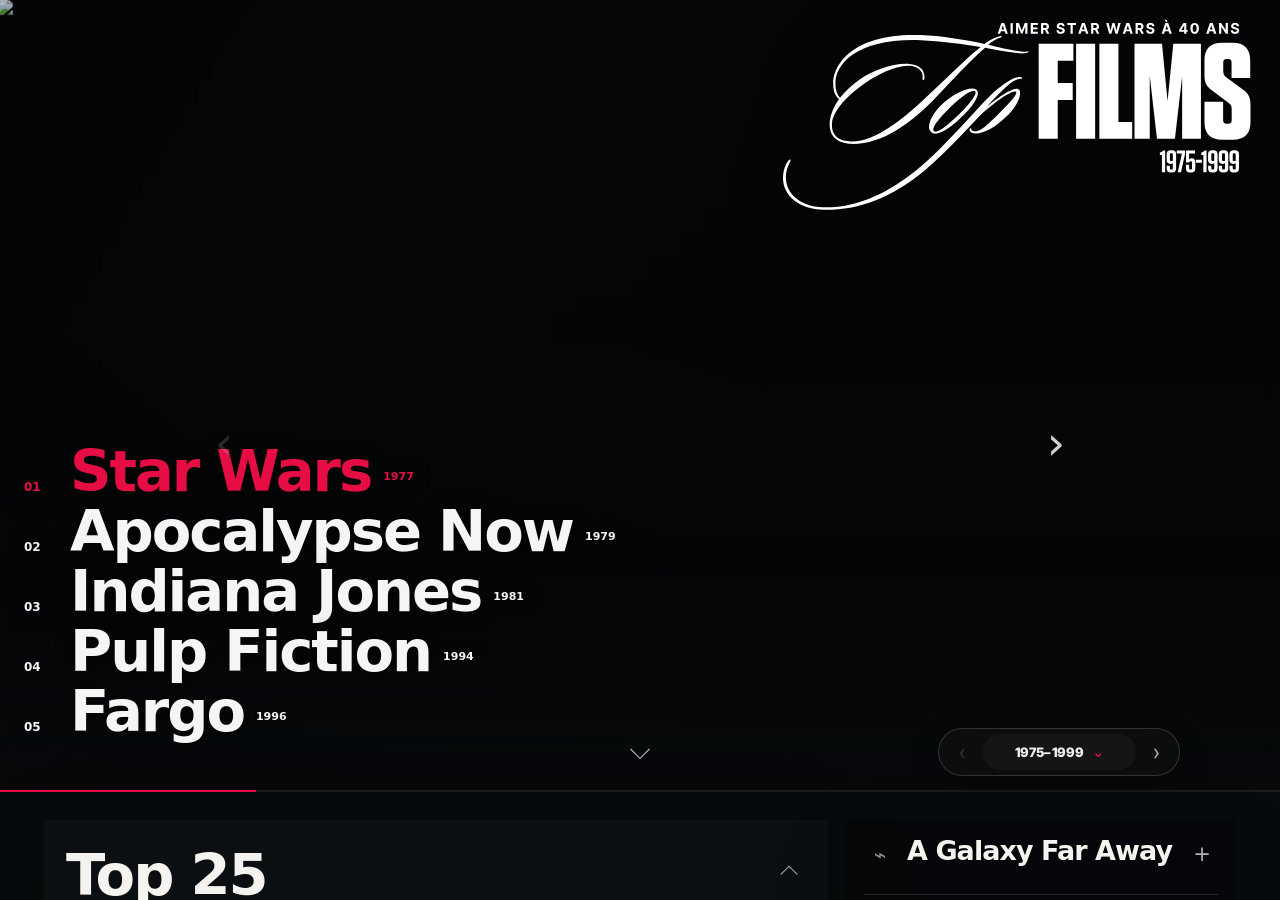
==== commit 6cbf83ed: "Add shareable Open Graph metadata" ====
--- a/index.html
+++ b/index.html
@@ -3,12 +3,24 @@
 <head>
   <meta charset="utf-8">
   <meta name="viewport" content="width=device-width,initial-scale=1">
-  <title>ASWA40 · Platform rebuild preview</title>
+  <title>ASWA40 — Tops cinéma</title>
+  <meta name="description" content="Les tops cinéma d’Aimer Star Wars à 40 ans : palmarès collectifs, grands oubliés, OVNIS et consensus d’une communauté de cinéphiles.">
+  <meta property="og:type" content="website">
+  <meta property="og:site_name" content="ASWA40">
+  <meta property="og:title" content="ASWA40 — Tops cinéma">
+  <meta property="og:description" content="Les tops cinéma d’Aimer Star Wars à 40 ans : palmarès collectifs, grands oubliés, OVNIS et consensus d’une communauté de cinéphiles.">
+  <meta property="og:image" content="https://aswa40-films.vercel.app/assets/cinema-hero-1975-1999.jpg">
+  <meta property="og:image:type" content="image/jpeg">
+  <meta property="og:image:alt" content="ASWA40 — Tops cinéma">
+  <meta name="twitter:card" content="summary_large_image">
+  <meta name="twitter:title" content="ASWA40 — Tops cinéma">
+  <meta name="twitter:description" content="Les tops cinéma d’Aimer Star Wars à 40 ans : palmarès collectifs, grands oubliés, OVNIS et consensus d’une communauté de cinéphiles.">
+  <meta name="twitter:image" content="https://aswa40-films.vercel.app/assets/cinema-hero-1975-1999.jpg">
   <meta http-equiv="refresh" content="0; url=/v2/">
-  <link rel="canonical" href="/v2/">
+  <link rel="canonical" href="https://aswa40-films.vercel.app/">
   <script>location.replace('/v2/' + location.search + location.hash);</script>
 </head>
 <body>
-  <p><a href="/v2/">Ouvrir le rebuild ASWA40</a></p>
+  <p><a href="/v2/">Ouvrir ASWA40</a></p>
 </body>
 </html>
